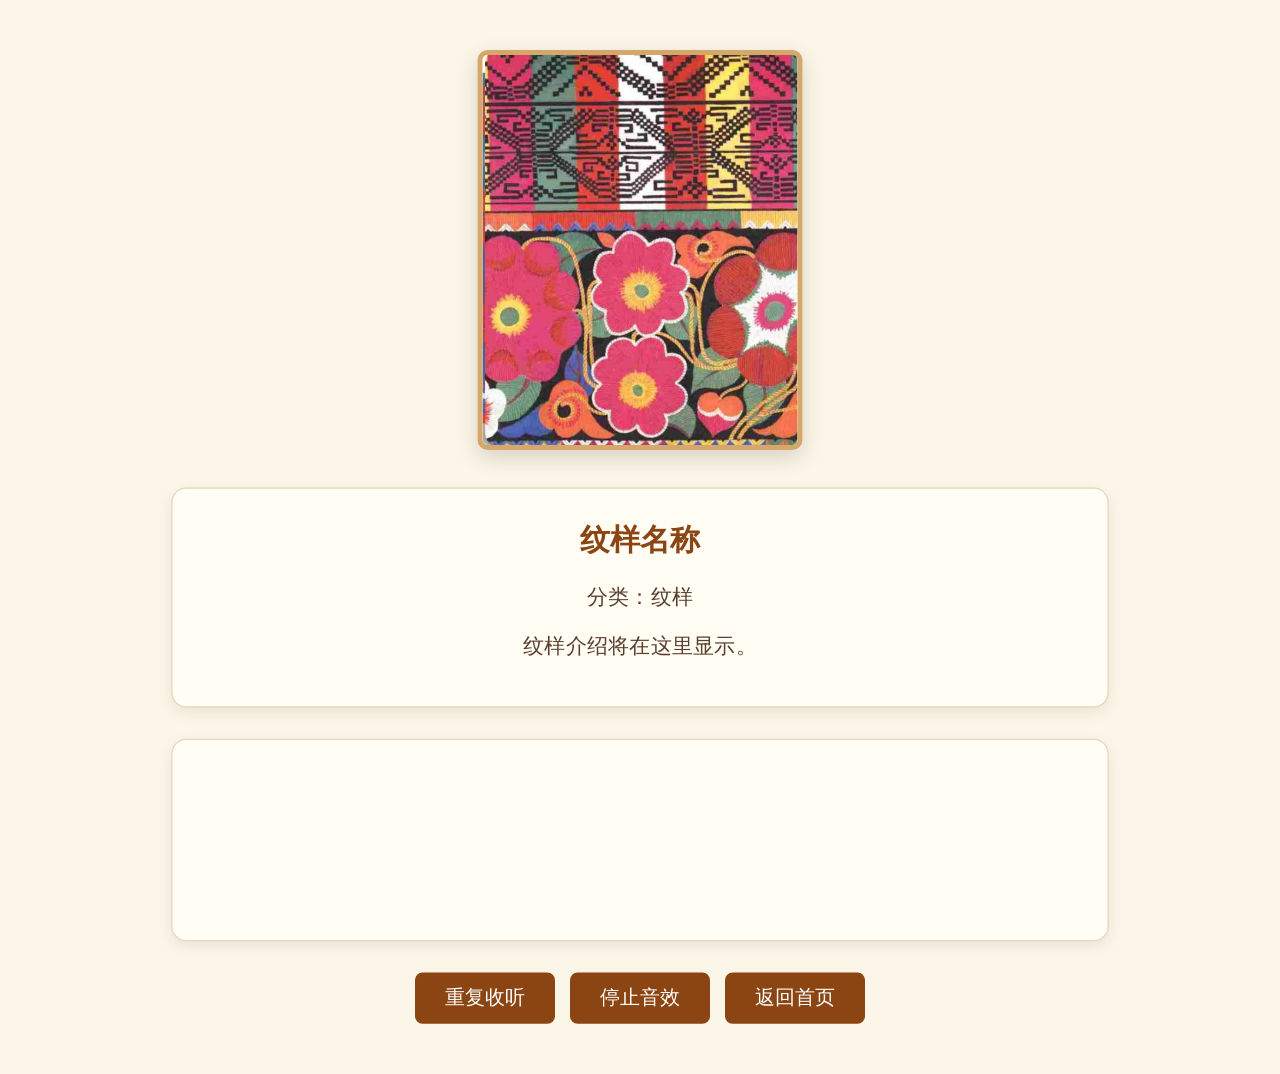
==== pattern-detail.html @ ccbf4532 "移动端测试10" ====
<!DOCTYPE html>
<html lang="zh-CN">
<head>
    <meta charset="UTF-8">
    <meta name="viewport" content="width=device-width, initial-scale=1">
    <title>纹样详情</title>
    <link rel="stylesheet" href="./css/style.css">

    <style>
        body {
            background-color: #fcf6e8;
            margin: 0;
            padding: 40px 20px;
            font-family: "Microsoft YaHei", sans-serif;
        }

        .detail-container {
            max-width: 900px;
            margin: 0 auto;
            text-align: center;
        }

        .pattern-image-box {
            display: flex;
            justify-content: center;
            align-items: center;
            margin-bottom: 30px;
        }

        .detail-img {
            width: 260px;
            height: 320px;
            object-fit: cover;
            border: 4px solid #D4A76A;
            border-radius: 8px;
            box-shadow: 0 6px 18px rgba(0, 0, 0, 0.15);
            max-width: 100%;
        }

        .info-card {
            background: #fffdf4;
            border: 1px solid #E8D5B7;
            border-radius: 12px;
            padding: 25px;
            margin: 0 auto 25px;
            max-width: 750px;
            box-shadow: 0 4px 12px rgba(0, 0, 0, 0.08);
        }

        .info-card h3 {
            margin: 0 0 15px;
            color: #8B4513;
            font-size: 24px;
        }

        .info-card p {
            margin: 8px 0;
            color: #5A3E2B;
            line-height: 1.8;
            font-size:17px;
        }

        .wave-box {
            background: #fffdf4;
            border: 1px solid #E8D5B7;
            border-radius: 12px;
            padding: 15px;
            margin: 0 auto 25px;
            max-width: 750px;
            box-shadow: 0 4px 12px rgba(0, 0, 0, 0.08);
        }

        #wave {
            width: 100%;
            height: 130px;
            min-height: 130px;
            display: block;
        }

        .btn-group {
            display: flex;
            justify-content: center;
            gap: 12px;
            flex-wrap: wrap;
        }

        .control-btn {
            padding: 10px 24px;
            border: none;
            background-color: #8B4513;
            color: #fff;
            border-radius: 6px;
            cursor: pointer;
            font-size: 16px;
            transition: background 0.3s;
        }

        .control-btn:hover {
            background-color: #A0522D;
        }
    </style>
</head>

<body>
    <div class="detail-container">
        <div class="pattern-image-box">
            <img class="detail-img" id="patternImage" alt="纹样图片">
        </div>

        <div class="info-card">
            <h3 id="patternName">纹样名称</h3>
            <p id="patternCategory">分类：纹样</p>
            <p id="patternDesc">纹样介绍将在这里显示。</p>
        </div>

        <div class="wave-box">
            <canvas
                id="wave"
                width="700"
                height="130">
            </canvas>
        </div>

        <div class="btn-group">
            <button class="control-btn" id="playAgainBtn">重复收听</button>
            <button class="control-btn" id="stopBtn">停止音效</button>
            <button class="control-btn" id="backPageBtn">返回首页</button>
        </div>
    </div>

    <script src="./js/audio.js"></script>

    <script>
        document.addEventListener('DOMContentLoaded', function(){
            const urlParams = new URLSearchParams(window.location.search);
            const soundName = urlParams.get('sound');
            const imgSrc = urlParams.get('img');
            const name = urlParams.get('name');
            const desc = urlParams.get('desc');

            const patternImage = document.getElementById('patternImage');
            const patternName = document.getElementById('patternName');
            const patternCategory = document.getElementById('patternCategory');
            const patternDesc = document.getElementById('patternDesc');

            if(imgSrc){
                patternImage.src = imgSrc;
            }else{
                patternImage.src = './assets/images/geo/geo1.jpg';
            }

            if(name){
                patternName.textContent = name;
            }
            if(soundName){
                patternCategory.textContent = '分类：' + soundName;
            }
            if(desc){
                patternDesc.textContent = desc;
            }

            // =====【重要！注释自动播放，浏览器安全策略拦截】=====
            // if(soundName && window.playPattern){
            //     playPattern(soundName);
            // }

            const playAgainBtn = document.getElementById('playAgainBtn');
            playAgainBtn.addEventListener('click', function(){
                if(soundName && window.playPattern){
                    playPattern(soundName);
                }
            });

            const stopBtn = document.getElementById('stopBtn');
            stopBtn.addEventListener('click', function(){
                if(window.stopAudio){
                    window.stopAudio();
                }
            });

            const backPageBtn = document.getElementById('backPageBtn');
            backPageBtn.addEventListener('click', function(){
                window.location.href = "./index.html";
            });
        });
    </script>
</body>
</html>
---- css/style.css ----
:root {
    --navy: #073b7d;
    --navy-deep: #062c62;
    --blue-text: #1e4f82;
    --paper: #fffcf6;
    --beige: #e8d4bb;
    --gold: #d6a44b;
}
html {
    transform: scale(1.25);
    transform-origin: top left;
    width: 80%;
    height: 80%;
}

* {
    box-sizing: border-box;
}

html {
    scroll-behavior: smooth;
}

body {
    margin: 0;
    color: var(--blue-text);
    background: var(--paper);
    font-family: "Microsoft YaHei", "Noto Sans SC", sans-serif;
}
.wrap-container {
    max-width: 1440px;
    margin: 0 auto;
    overflow: hidden;
}

img {
    display: block;
    max-width: 100%;
    object-fit: cover;
}

a {
    color: inherit;
    text-decoration: none;
}

.site-header {
    position: sticky;
    top: 0;
    z-index: 20;
    display: flex;
    align-items: center;
    height: 50px;
    padding: 0 6%;
    color: #ffffff;
    background: var(--navy-deep);
}

.site-brand {
    display: flex;
    align-items: center;
    gap: 8px;
    font-size: 14px;
}

.brand-badge,
.title-ornament {
    display: inline-grid;
    place-items: center;
    width: 40px;
    height: 40px;
    color: transparent;
    font-size: 0;
    border: none;
    border-radius: 0;
    background-image: url("../assets/images/logo.png");
    background-size: contain;
    background-repeat: no-repeat;
    background-position: center;
}

.main-nav {
    display: flex;
    gap: clamp(19px, 2.7vw, 44px);
    margin-left: auto;
    font-size: 13px;
}

.main-nav a {
    transition: color 0.2s ease;
}

.main-nav a:hover {
    color: #f2c36d;
}

.menu-button {
    display: none;
    margin-left: auto;
    color: #ffffff;
    font-size: 24px;
    background: transparent;
    border: 0;
}

.hero-section {
    display: flex;
    align-items: center;
    aspect-ratio: 1619 / 945;
    min-height: 0;
    padding: 40px 12%;
    color: #ffffff;
    background-color: #053b83;
    background-image: url("../assets/images/bg/banner.jpg");
    background-position: center;
    background-size: cover;
    background-repeat: no-repeat;
}

.hero-content {
    width: 36%;
    min-width: 260px;
    text-align: left;
}

.hero-content h1 {
    margin: 0 0 15px;
    font-size: clamp(42px, 4.7vw, 70px);
    font-weight: 500;
    letter-spacing: 8px;
}

.hero-content p {
    margin: 0;
    font-size: 15px;
    letter-spacing: 2px;
}

.content-shell {
    width: min(1160px, 88%);
    margin: 0 auto;
}

.section-title {
    display: flex;
    align-items: center;
    justify-content: center;
    gap: 16px;
}

.section-title h2 {
    position: relative;
    margin: 0;
    color: var(--blue-text);
    font-size: clamp(24px, 2.7vw, 36px);
    font-weight: 500;
    letter-spacing: 2px;
}

.section-title h2::after {
    display: block;
    width: 100%;
    height: 2px;
    margin: 7px auto 0;
    content: "";
    background: #1d4064;
}

.about-section {
    padding: 58px 0 48px;
}

.section-subtitle {
    margin: 40px 0 0px;
    color: #6581a0;
    font-size: 17px;
    font-weight: 500;
    text-align: center;
}

.about-layout {
    display: grid;
    grid-template-columns: 0.82fr 1.55fr 0.82fr;
    gap: 26px;
    align-items: center;
}

.about-image {
    margin: 0;
    overflow: hidden;
    border-radius: 8px;
    box-shadow: 0 7px 14px rgba(42, 49, 61, 0.24);
}

.about-image img {
    width: 100%;
    height: auto;
}

.about-text {
    color: #245084;
    font-size: 13px;
    line-height: 1.85;
}

.about-text p {
    margin: 0 0 10px;
}

.patterns-section {
    padding: 46px 0 80px;
}

.pattern-group {
    margin-top: 48px;
}

.pattern-group h3 {
    margin: 0 0 16px;
    color: #53779c;
    font-size: 15px;
    font-weight: 400;
    text-align: center;
}

.pattern-carousel {
    display: grid;
    grid-template-columns: 32px 1fr 32px;
    align-items: center;
    gap: 12px;
}

.carousel-arrow {
    padding: 0;
    color: #3f75a8;
    font-size: 37px;
    line-height: 1;
    cursor: pointer;
    background: transparent;
    border: 0;
}

.pattern-viewport {
    overflow: hidden;
    padding: 30px 0;
}

.pattern-cards {
    display: flex;
    align-items: center;
    justify-content: center;
    gap: 0;
    transition: transform 0.35s ease;
}

.pattern-card {
    flex: 0 0 180px;
    height: 250px;
    border-radius: 7px;
    box-shadow: 0 6px 12px rgba(38, 42, 50, 0.26);
    overflow: hidden;
    transition: transform 0.28s ease;
    z-index: 1;
    margin-left: -45px;
}
.pattern-card:first-child {
    margin-left: 0;
}
/* 最外侧：距离中心3格（新增最远一层） */
.pattern-card.level-far2 {
    transform: translateY(30px) scale(0.78);
    /* z-index: 1; */
}

/* 距离中心2格 */
.pattern-card.level-far1 {
    transform: translateY(22px) scale(0.86);
    /* z-index: 2; */
}

/* 距离中心1格（相邻） */
.pattern-card.level-near {
    transform: translateY(12px) scale(0.94);
    /* z-index: 3; */
}

/* 当前选中中心卡片 */
.pattern-card.level-active {
    transform: translateY(0) scale(1);
    z-index: 5;
    flex-basis: 200px;
    height: 300px;
}
.pattern-card:hover{
    transform: scale(1.06) translateY(0) !important;
    z-index: 10 !important;
}
.pattern-card img{
    width:100%;
    height:100%;
}

.taboo-section {
    padding-bottom: 68px;
}

.taboo-title-shell {
    padding: 54px 0 35px;
}

.taboo-copy {
    padding: 37px 9%;
    color: #ffffff;
    background: #174b91;
}

.taboo-copy p {
    width: min(1110px, 100%);
    margin: 0 auto;
    font-size: 15px;
    line-height: 2;
    letter-spacing: 0.4px;
}

.totem-row {
    display: flex;
    justify-content: center;
    gap: clamp(45px, 12vw, 190px);
    padding: 47px 20px 0;
}

.totem-row img {
    width: clamp(130px, 16vw, 235px);
    height: clamp(130px, 16vw, 235px);
    object-fit: cover;
    border-radius: 50%;
    filter: drop-shadow(0 5px 4px rgba(81, 57, 27, 0.36));
}

.artisans-section {
    padding: 58px 0 86px;
}

.artisan-row {
    display: grid;
    grid-template-columns: repeat(3, 1fr);
    gap: 116px;
    max-width: 1010px;
    margin: 48px auto 0;
}

.artisan-card {
    overflow: hidden;
    background: #174b91;
    border-radius: 6px;
    box-shadow: 0 6px 12px rgba(31, 43, 58, 0.24);
    transition: transform .25s ease;
}
.artisan-card:hover{
    transform: translateY(-6px);
}

.artisan-card img {
    width: 100%;
    aspect-ratio: 1.4;
    object-fit: cover;
}

.artisan-card div {
    min-height: 126px;
    padding: 14px 17px 17px;
    color: #ffffff;
}

.artisan-card h3 {
    margin: 0 0 7px;
    font-size: 18px;
    font-weight: 500;
}

.artisan-card p {
    margin: 0;
    color: #dbe7f6;
    font-size: 12px;
    line-height: 1.7;
}

.craft-section {
    padding: 54px 0 65px;
}

.craft-title-shell {
    padding-bottom: 38px;
}

.craft-banner {
    width: 100%;
    height: auto;
    object-fit: contain;
}

.craft-cards {
    display: flex;
    justify-content: center;
    align-items: flex-end;
    gap: 26px;
    width: min(720px, 86%);
    margin: -70px auto 0;
}
.craft-card {
    display: flex;
    flex: 0 1 300px;
    flex-direction: column;
    color: #ffffff;
    box-shadow: 0 6px 11px rgba(46, 39, 26, 0.27);
    align-items: center;
    padding: 64px 4px 0;
}
.card-up{
    transform: translateY(-48px);
}
.card-down{
    transform: translateY(0);
}
.craft-card p {
    margin: 0;
    padding: 60px 0;
    font-size: 32px;
    line-height: 1.65;
    letter-spacing: 3px;
    writing-mode: vertical-rl;
    flex-grow:1;
    display:flex;
    align-items:center;
    justify-content:center;
}

.craft-card img {
    width: 142px;
    padding: 0;
    object-fit: contain;
    margin-top: auto;
    margin-bottom: -20px;
    display: block;
    transform-origin: center bottom;
}

.craft-card-blue img {
    transform: scale(1.15) translateX(0px) translateY(-17px);
}
.craft-card-gold img {
    transform: scale(1.15) translateX(0px) translateY(-17px);
}
.craft-card-red img {
    transform: scale(1.15) translateX(0px) translateY(-17px);
}
.craft-card-brown img {
    transform: scale(1.15) translateX(0px) translateY(-17px);
}

.craft-card-blue {
    background: #124684;
}
.craft-card-gold {
    background: #d29819;
}
.craft-card-red {
    background: #811419;
}
.craft-card-brown {
    background: #b47b3a;
}

.site-footer {
    display: grid;
    /* 调整第三列宽度，拉开【快速链接】【订阅通讯】间距 */
    grid-template-columns: 1.25fr 1fr 1fr 1fr;
    gap: 36px;
    padding: 45px 8%;
    color: #ffffff;
    background: #154a90;
}
.footer-col h3 {
    margin: 0 0 15px;
    font-size: 24px;
    font-weight: 500;
}

.footer-col p,
.footer-col a {
    display: block;
    margin: 6px 0;
    color: #d8e5f6;
    font-size: 14px;
    line-height: 1.65;
}
.subscribe-box{
    display:flex;
    margin-top:10px;
}
.subscribe-box input{
    flex:1;
    height:36px;
    border:none;
    padding:0 10px;
    border-radius:4px 0 0 4px;
    outline:none;
}
.send-btn{
    width:44px;
    background:#775c3b;
    color:#fff;
    border:none;
    cursor:pointer;
    border-radius:0 4px 4px 0;
}

/* =====联系我们 全局样式（媒体查询外面！）===== */
.contact-row {
    display: flex;
    align-items: center;
    margin: 24px 0;
    gap: 10px;
}
.contact-icon {
    width: 42px;
    height: 42px;
    object-fit: contain;
    flex-shrink: 0;
}

.bg-about {
    width:100%;
    height: 100%;
    background-image: url("../assets/images/bg/bg_about.jpg");
    background-position: center ;
    background-size: contain;
}
.bg-patterns {
    width:100%;
    height: 100%;
    background-image: url("../assets/images/bg/bg_pattern.jpg");
    background-position: center ;
    background-size: contain;
}
.bg-totem {
    width:100%;
    height: 100%;
    background-image: url("../assets/images/bg/bg_totem.jpg");
    background-position: center ;
    background-size: contain;
}
.bg-artisan {
    width:100%;
    height: 100%;
    background-image: url("../assets/images/bg/bg_artisan.jpg");
    background-position: center ;
    background-size: contain;
}
.bg-craft {
    width:100%;
    height: 100%;
    background-image: url("../assets/images/bg/bg_craft.jpg");
    background-position: center ;
    background-size: contain;
}

/* =========移动端媒体查询========= */
@media (max-width:760px){
    html{
        transform:scale(0.42);
        transform-origin:top left;
        width:238%;
        height:238%;
    }
    body{
        min-width:1440px;
        overflow-x:auto;
    }
    .menu-button{display:block;}
    .main-nav{
        position:absolute;
        top:44px;left:0;right:0;
        display:none;
        flex-direction:column;
        padding:20px;
        background:var(--navy-deep);
    }
    .main-nav.is-open{display:flex;}
}
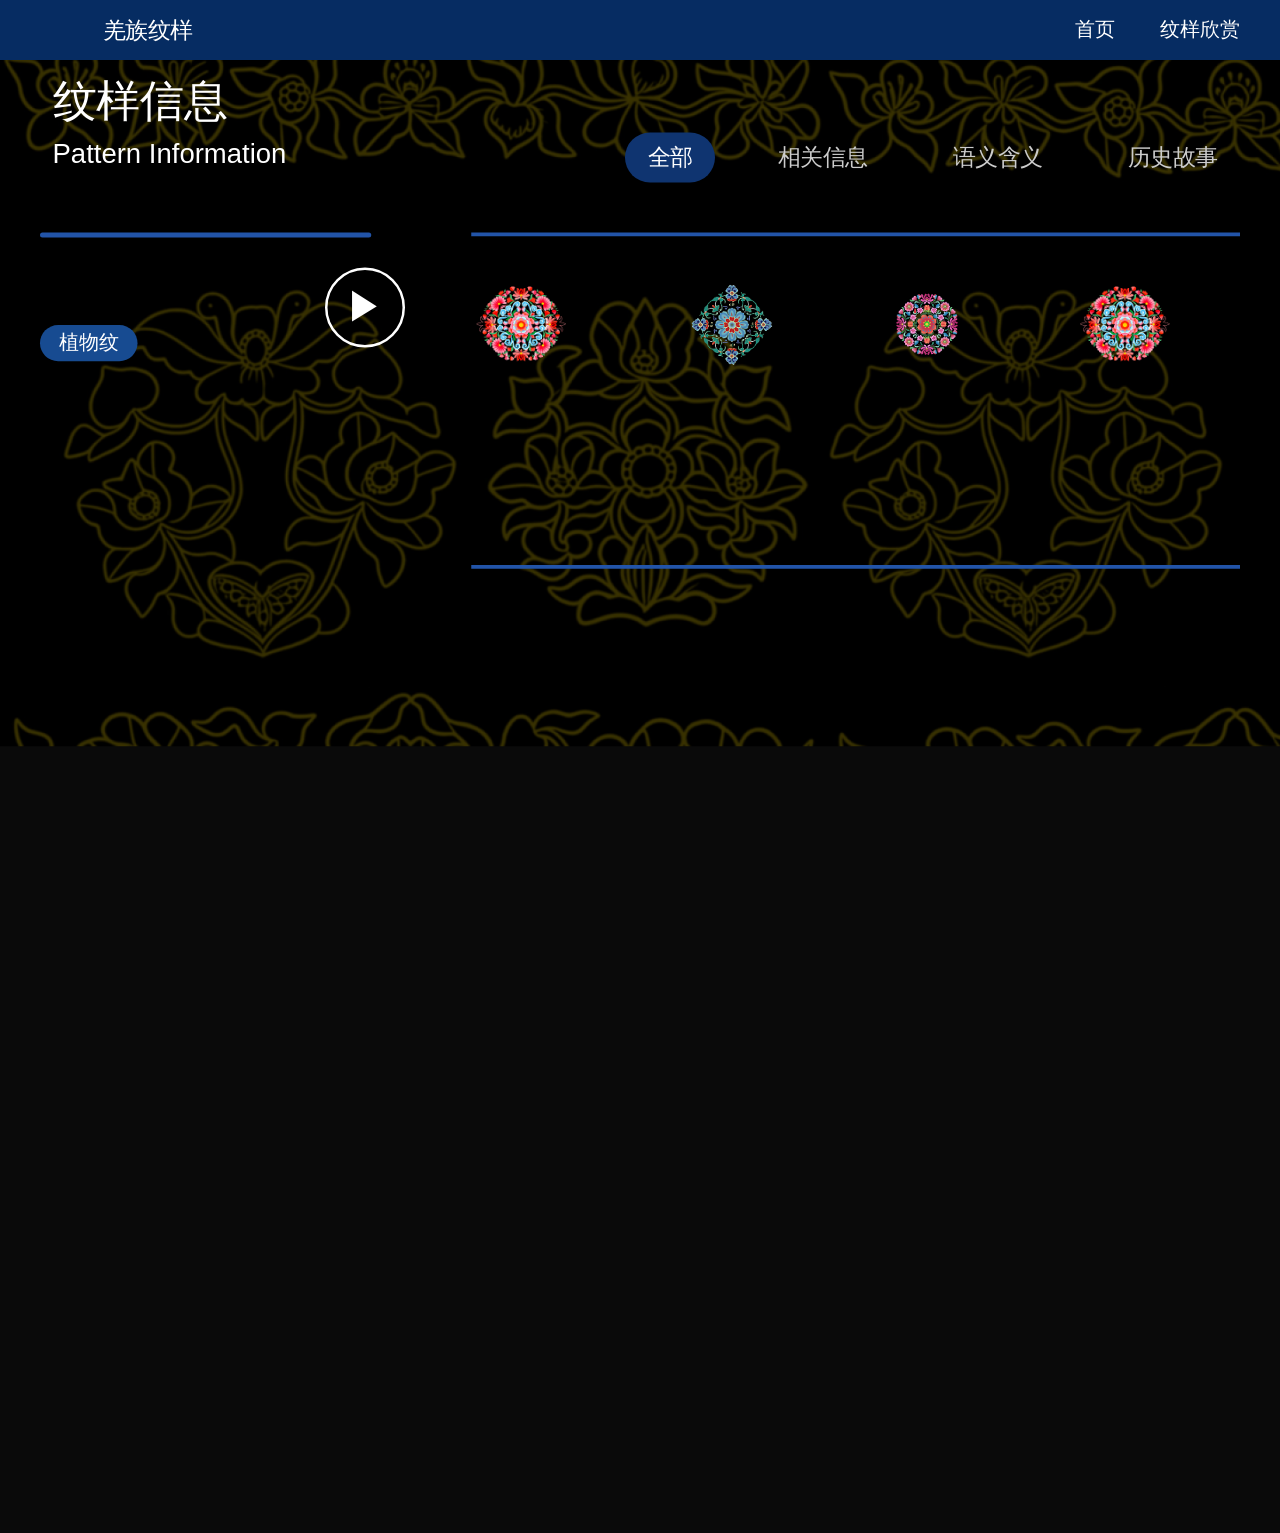
==== commit 7f1f5413: "网站样式更新" ====
--- a/pattern-detail.html
+++ b/pattern-detail.html
@@ -1,188 +1,2070 @@
 <!DOCTYPE html>
 <html lang="zh-CN">
+
 <head>
-    <meta charset="UTF-8">
-    <meta name="viewport" content="width=device-width, initial-scale=1">
-    <title>纹样详情</title>
-    <link rel="stylesheet" href="./css/style.css">
-
-    <style>
-        body {
-            background-color: #fcf6e8;
-            margin: 0;
-            padding: 40px 20px;
-            font-family: "Microsoft YaHei", sans-serif;
-        }
-
-        .detail-container {
-            max-width: 900px;
-            margin: 0 auto;
-            text-align: center;
-        }
-
-        .pattern-image-box {
-            display: flex;
-            justify-content: center;
-            align-items: center;
-            margin-bottom: 30px;
-        }
-
-        .detail-img {
-            width: 260px;
-            height: 320px;
-            object-fit: cover;
-            border: 4px solid #D4A76A;
-            border-radius: 8px;
-            box-shadow: 0 6px 18px rgba(0, 0, 0, 0.15);
-            max-width: 100%;
-        }
-
-        .info-card {
-            background: #fffdf4;
-            border: 1px solid #E8D5B7;
-            border-radius: 12px;
-            padding: 25px;
-            margin: 0 auto 25px;
-            max-width: 750px;
-            box-shadow: 0 4px 12px rgba(0, 0, 0, 0.08);
-        }
-
-        .info-card h3 {
-            margin: 0 0 15px;
-            color: #8B4513;
-            font-size: 24px;
-        }
-
-        .info-card p {
-            margin: 8px 0;
-            color: #5A3E2B;
-            line-height: 1.8;
-            font-size:17px;
-        }
-
-        .wave-box {
-            background: #fffdf4;
-            border: 1px solid #E8D5B7;
-            border-radius: 12px;
-            padding: 15px;
-            margin: 0 auto 25px;
-            max-width: 750px;
-            box-shadow: 0 4px 12px rgba(0, 0, 0, 0.08);
-        }
-
-        #wave {
-            width: 100%;
-            height: 130px;
-            min-height: 130px;
-            display: block;
-        }
-
-        .btn-group {
-            display: flex;
-            justify-content: center;
-            gap: 12px;
-            flex-wrap: wrap;
-        }
-
-        .control-btn {
-            padding: 10px 24px;
-            border: none;
-            background-color: #8B4513;
-            color: #fff;
-            border-radius: 6px;
-            cursor: pointer;
-            font-size: 16px;
-            transition: background 0.3s;
-        }
-
-        .control-btn:hover {
-            background-color: #A0522D;
-        }
-    </style>
+<meta charset="UTF-8">
+<meta name="viewport" content="width=device-width, initial-scale=1">
+
+<meta name="description" content="羌族纹样详情页">
+
+<title>羌族纹样详情</title>
+
+<link rel="stylesheet" href="./css/style.css">
+
+
+<style>
+
+:root {
+
+    --dark-bg:#0a0a0a;
+    --navy-blue:#0f3470;
+    --line-blue:#2254a8;
+    --text-white:#ffffff;
+    --text-gray:#cccccc;
+    --gold-line:#b88935;
+
+}
+
+
+*{
+
+box-sizing:border-box;
+
+}
+
+
+body{
+
+margin:0;
+
+background:#0a0a0a;
+
+color:white;
+
+font-family:
+"Microsoft YaHei",
+"Noto Sans SC",
+sans-serif;
+
+}
+
+
+.wrap-container{
+
+max-width:1760px;
+
+margin:auto;
+
+overflow:hidden;
+
+}
+
+
+
+img{
+
+display:block;
+
+max-width:100%;
+
+object-fit:cover;
+
+}
+
+
+
+a{
+
+color:inherit;
+
+text-decoration:none;
+
+}
+
+
+
+/* ======================
+顶部导航
+====================== */
+
+
+.site-header{
+
+
+height:48px;
+
+padding:0 32px;
+
+display:flex;
+
+align-items:center;
+
+background:#062c62;
+
+}
+
+
+
+.site-brand{
+
+
+display:flex;
+
+align-items:center;
+
+gap:10px;
+
+font-size:18px;
+
+}
+
+
+
+.brand-badge{
+
+
+width:40px;
+
+height:40px;
+
+background:
+
+url("./assets/images/logo.png")
+
+center/contain
+
+no-repeat;
+
+}
+
+
+
+.main-nav{
+
+
+margin-left:auto;
+
+display:flex;
+
+gap:36px;
+
+font-size:16px;
+
+}
+
+
+
+
+/* ======================
+主体
+====================== */
+
+
+.detail-wrap{
+
+
+position:relative;
+
+padding:
+
+0 32px 40px;
+
+
+min-height:
+
+calc(100vh - 64px);
+
+
+overflow:hidden;
+
+
+background:#0a0a0a;
+
+
+}
+
+
+
+.bg-material{
+position:absolute;
+top:0;
+left:0;
+right:0;
+bottom:0;
+pointer-events:none;
+}
+
+
+
+.bg-pattern-bg{
+
+
+background-image:
+
+url("./assets/images/bg/gold_pattern_bg.png");
+
+
+background-size:contain;
+
+background-position:center -10px;
+
+background-repeat:no-repeat;
+
+
+
+}
+
+
+
+
+.detail-inner{
+
+position:relative;
+
+z-index:2;
+
+width:100%;
+
+max-width:1700px;
+
+margin:auto;
+
+}
+
+
+
+/* ======================
+标题
+====================== */
+
+
+.detail-top-bar{
+
+
+display:flex;
+
+justify-content:space-between;
+
+align-items:flex-end;
+
+margin-bottom:40px;
+
+
+}
+
+
+
+.detail-title h2{
+
+font-size:35px;
+margin: 10px;;
+font-weight: 500;
+
+}
+
+
+.detail-title h2 span{
+
+display:block;
+
+font-size:22px;
+
+font-weight: 500;
+
+color:#ffffff;
+
+margin-top:5px;
+
+}
+
+
+
+
+.tab-nav{
+
+
+display:flex;
+
+gap:32px;
+
+}
+
+
+
+.tab-nav span{
+
+
+padding:8px 18px;
+
+font-size:18px;
+
+color:#ccc;
+
+cursor:pointer;
+
+border-radius:30px;
+
+transition:.3s;
+
+
+}
+
+
+
+.tab-nav span.active{
+
+
+background:#0f3470;
+
+color:white;
+
+
+}
+
+
+
+
+
+/* ======================
+左右布局
+====================== */
+
+
+.detail-layout{
+
+
+display:grid;
+
+grid-template-columns:
+
+265px 1fr;
+
+
+gap:80px;
+
+
+}
+
+
+
+
+/* ======================
+左侧
+====================== */
+
+
+.left-panel{
+
+
+display:flex;
+
+flex-direction:column;
+
+gap:24px;
+
+}
+
+
+
+.pattern-preview-box{
+
+border:
+2px solid #2254a8;
+
+border-radius:12px;
+
+overflow:hidden;
+
+background:#111;
+
+}
+
+
+
+
+.pattern-label-info h3{
+
+
+font-size:14px;
+font-weight: 500;
+margin:0 0 -5px;
+
+
+}
+
+
+
+.pattern-label-info p{
+
+
+color:#f9f9f9;
+
+font-size:13px;
+font-weight: 400;
+line-height:1.1;
+width:200px;
+word-break:break-all;
+
+
+}
+
+
+
+
+.tag-type{
+
+
+display:inline-block;
+
+background:#174b91;
+
+padding:
+
+4px 15px;
+
+
+border-radius:24px;
+
+margin-top:-12px;
+
+
+}
+
+
+
+
+
+/* ======================
+播放区域
+====================== */
+
+
+.audio-player {
+
+    display:flex;
+
+    flex-direction:column;
+
+    align-items:center;
+
+    justify-content:center;
+
+    width:90px;
+
+    gap:8px;
+
+}
+
+.left-info-box{
+
+    display:flex;
+
+    align-items:center;
+
+    gap:15px;
+
+}
+
+
+.pattern-label-info{
+
+    flex:1;
+
+}
+
+
+
+.wave-canvas{
+
+    width:90px;
+
+    height:35px;
+
+}
+
+
+.play-btn{
+
+    width:60px;
+
+    height:60px;
+
+}
+
+
+
+.play-btn{
+
+
+width:64px;
+
+height:64px;
+
+
+border-radius:50%;
+
+
+border:
+
+2px solid white;
+
+
+background:transparent;
+
+
+color:white;
+
+
+font-size:30px;
+
+
+cursor:pointer;
+
+
+display:grid;
+
+place-items:center;
+
+
+transition:.3s;
+
+
+}
+
+
+
+.play-btn:hover{
+
+
+background:#2254a8;
+
+
+}
+
+
+
+
+.wave-canvas {
+
+    width:120px;
+
+    height:45px;
+
+}
+
+
+
+/* ======================
+右侧
+====================== */
+
+
+.right-panel{
+
+min-height:520px;
+min-width:0;
+
+overflow:visible;
+
+}
+
+
+
+.tab-content-item{
+
+
+display:none;
+
+
+}
+
+
+
+.tab-content-item.show{
+
+display:flex;
+
+flex-direction:column;
+
+gap: 30px;
+
+min-height:1000px;
+
+}
+
+
+
+.line-blue{
+
+
+height:3px;
+
+width:100%;
+
+
+background:#2254a8;
+
+
+}
+
+
+
+
+/* 缩略图 */
+
+
+.thumb-row{
+
+
+display:flex;
+
+gap:88px;
+
+}
+
+
+.thumb-row img{
+
+
+width:80px;
+
+height:80px;
+
+border-radius:50%;
+
+
+}
+
+
+
+/* ======================
+信息模块
+====================== */
+
+
+.info-item{
+
+    display:flex;
+
+    align-items:flex-start;
+
+    gap:16px;
+
+    padding:30px 30px;
+
+    height:130px;   /* 三个内容统一高度 */
+
+
+
+
+/* background:
+
+rgba(20,20,20,.85); */
+
+
+
+border:none;
+
+
+position:relative;
+
+
+cursor:pointer;
+
+
+transition:transform .35s ease,
+            background .35s ease,
+            box-shadow .35s ease;
+
+}
+
+.info-item:not(:last-child)::after{
+
+
+content:"";
+
+
+position:absolute;
+
+
+bottom:-5px;
+
+
+left:0;
+
+
+width:100%;
+
+
+height:3px;
+
+
+background:#5183da;
+
+
+
+}
+
+
+
+
+
+
+.info-item:hover{
+
+background:
+rgba(34,84,168,.35);
+
+box-shadow:
+0 0 25px rgba(34,84,168,.7);
+
+}
+
+
+
+
+.info-item.active-highlight{
+
+    transform:scale(1.08);
+
+    margin:20px 50px;          /* 去掉外边距 */
+
+    border-radius:40px; /* 圆角 */
+
+    background:
+    rgba(36, 63, 139, 0.95);
+
+    box-shadow:
+    0 0 25px rgba(34,84,168,.8);
+
+    padding-top:20px;
+    padding-bottom:20px;
+}
+
+
+
+
+.info-item img{
+
+
+width:60px;
+
+height:60px;
+
+border-radius:50%;
+
+
+}
+
+
+
+.info-item h4{
+
+
+margin:0 0 8px;
+
+font-size:24px;
+
+
+}
+
+
+
+.info-item p{
+
+
+font-size:17px;
+
+line-height:1.7;
+
+margin:0;
+
+
+}
+
+
+
+
+/* 全部模式 */
+
+
+.info-all-mode{
+
+
+border-top:
+
+3px solid #2254a8;
+
+
+border-bottom:
+
+3px solid #2254a8;
+
+
+}
+
+
+.info-all-mode .info-item{
+
+
+border:none;
+
+
+}
+
+
+
+.text-content p{
+
+
+font-size:17px;
+
+line-height:1.8;
+
+
+}
+
+
+
+.color-row{
+
+display:flex;
+
+gap:120px;
+
+flex-wrap:nowrap;
+
+}
+
+
+.color-block{
+
+
+width:90px;
+
+height:40px;
+
+margin-bottom:6px;
+
+
+}
+
+
+
+.color-item{
+
+
+text-align:center;
+
+}
+
+
+
+</style>
+
 </head>
-
 <body>
-    <div class="detail-container">
-        <div class="pattern-image-box">
-            <img class="detail-img" id="patternImage" alt="纹样图片">
-        </div>
-
-        <div class="info-card">
-            <h3 id="patternName">纹样名称</h3>
-            <p id="patternCategory">分类：纹样</p>
-            <p id="patternDesc">纹样介绍将在这里显示。</p>
-        </div>
-
-        <div class="wave-box">
-            <canvas
-                id="wave"
-                width="700"
-                height="130">
-            </canvas>
-        </div>
-
-        <div class="btn-group">
-            <button class="control-btn" id="playAgainBtn">重复收听</button>
-            <button class="control-btn" id="stopBtn">停止音效</button>
-            <button class="control-btn" id="backPageBtn">返回首页</button>
-        </div>
+
+<div class="wrap-container">
+
+
+<header class="site-header">
+
+<div class="site-brand">
+
+<div class="brand-badge"></div>
+
+<span>
+羌族纹样
+</span>
+
+</div>
+
+
+<nav class="main-nav">
+
+<a href="./index.html#home">
+首页
+</a>
+
+
+<a href="./index.html#patterns">
+纹样欣赏
+</a>
+
+</nav>
+
+</header>
+
+
+
+<main>
+
+
+<section class="detail-wrap">
+
+
+<div class="bg-material bg-pattern-bg"></div>
+
+
+
+<div class="detail-inner">
+
+
+<div class="detail-top-bar">
+
+
+<div class="detail-title">
+
+
+<h2>
+
+纹样信息
+
+<span>
+Pattern Information
+</span>
+
+</h2>
+
+
+</div>
+
+
+
+
+<div class="tab-nav">
+
+
+<span class="active" data-tab="all">
+全部
+</span>
+
+
+<span data-tab="info">
+相关信息
+</span>
+
+
+<span data-tab="mean">
+语义含义
+</span>
+
+
+<span data-tab="story">
+历史故事
+</span>
+
+
+</div>
+
+
+
+</div>
+
+
+
+
+
+<div class="detail-layout">
+
+
+
+<!-- 左侧 -->
+
+
+<div class="left-panel">
+
+
+
+<div class="pattern-preview-box">
+
+
+<img id="patternImg">
+
+
+</div>
+
+
+
+<div class="left-info-box">
+
+
+    <div class="pattern-label-info">
+
+        <h3 id="patternName"></h3>
+
+        <p id="patternDesc"></p>
+
+        <span class="tag-type" id="patternTag"></span>
+
     </div>
 
-    <script src="./js/audio.js"></script>
-
-    <script>
-        document.addEventListener('DOMContentLoaded', function(){
-            const urlParams = new URLSearchParams(window.location.search);
-            const soundName = urlParams.get('sound');
-            const imgSrc = urlParams.get('img');
-            const name = urlParams.get('name');
-            const desc = urlParams.get('desc');
-
-            const patternImage = document.getElementById('patternImage');
-            const patternName = document.getElementById('patternName');
-            const patternCategory = document.getElementById('patternCategory');
-            const patternDesc = document.getElementById('patternDesc');
-
-            if(imgSrc){
-                patternImage.src = imgSrc;
-            }else{
-                patternImage.src = './assets/images/geo/geo1.jpg';
-            }
-
-            if(name){
-                patternName.textContent = name;
-            }
-            if(soundName){
-                patternCategory.textContent = '分类：' + soundName;
-            }
-            if(desc){
-                patternDesc.textContent = desc;
-            }
-
-            // =====【重要！注释自动播放，浏览器安全策略拦截】=====
-            // if(soundName && window.playPattern){
-            //     playPattern(soundName);
-            // }
-
-            const playAgainBtn = document.getElementById('playAgainBtn');
-            playAgainBtn.addEventListener('click', function(){
-                if(soundName && window.playPattern){
-                    playPattern(soundName);
-                }
-            });
-
-            const stopBtn = document.getElementById('stopBtn');
-            stopBtn.addEventListener('click', function(){
-                if(window.stopAudio){
-                    window.stopAudio();
-                }
-            });
-
-            const backPageBtn = document.getElementById('backPageBtn');
-            backPageBtn.addEventListener('click', function(){
-                window.location.href = "./index.html";
-            });
-        });
-    </script>
+
+
+    <div class="audio-player">
+
+        <button class="play-btn" id="audioPlayBtn">
+            ▶
+        </button>
+
+
+        <canvas class="wave-canvas" id="wave"></canvas>
+
+
+    </div>
+
+
+</div>
+
+
+
+</div>
+
+
+
+
+
+
+<!-- 右侧 -->
+
+<div class="right-panel" id="rightContainer">
+
+</div>
+
+
+
+</div>
+
+
+
+</div>
+
+
+</section>
+
+
+</main>
+
+
+</div>
+
+
+
+
+
+<script src="./js/app.js"></script>
+
+<script src="./js/audio.js"></script>
+
+
+
+<script>
+
+
+/*
+固定缩略图
+*/
+
+const fixedThumb1 =
+"./assets/images/thumb/thumb1.png";
+
+
+const fixedThumb2 =
+"./assets/images/thumb/thumb2.png";
+
+
+const fixedThumb3 =
+"./assets/images/thumb/thumb3.png";
+
+
+
+
+
+function getUrlParam(name){
+
+
+return new URL(location.href)
+.searchParams
+.get(name);
+
+
+}
+
+
+
+
+
+
+const imgPath = getUrlParam("img") || "";
+
+
+let autoTag="植物纹";
+
+
+if(imgPath.includes("/animal/")){
+
+    autoTag="动物纹";
+
+}
+
+
+else if(imgPath.includes("/geo/")){
+
+    autoTag="几何纹";
+
+}
+
+
+else if(imgPath.includes("/plant/")){
+
+    autoTag="植物纹";
+
+}
+
+
+
+const params={
+
+
+img:imgPath,
+
+name:getUrlParam("name"),
+
+desc:getUrlParam("desc"),
+
+tag:autoTag,
+
+
+sound:getUrlParam("sound"),
+
+
+text1:getUrlParam("text1"),
+
+text2:getUrlParam("text2"),
+
+text3:getUrlParam("text3"),
+
+
+infoText:getUrlParam("infoText"),
+
+meanText:getUrlParam("meanText"),
+
+storyText:getUrlParam("storyText"),
+
+
+colors:""
+
+
+};
+
+
+
+
+
+
+
+/*
+左侧信息
+*/
+
+
+if(params.img)
+
+patternImg.src=params.img;
+
+
+
+if(params.name)
+
+patternName.innerText=params.name;
+
+
+
+
+if(params.desc)
+
+patternDesc.innerHTML=
+params.desc.replaceAll("|","<br>");
+
+
+
+patternTag.innerText=params.tag;
+
+
+
+
+
+
+
+/*
+自动提取颜色
+*/
+
+
+function extractColors(src){
+
+return new Promise(resolve=>{
+
+
+let img=new Image();
+
+img.crossOrigin="anonymous";
+
+
+img.onload=function(){
+
+
+let canvas=document.createElement("canvas");
+
+canvas.width=400;
+canvas.height=400;
+
+
+let ctx=canvas.getContext("2d");
+
+ctx.filter="saturate(150%) contrast(120%)";
+ctx.drawImage(
+img,
+0,
+0,
+400,
+400
+);
+
+
+
+let data=
+ctx.getImageData(
+0,
+0,
+400,
+400
+).data;
+
+
+
+let colors=[];
+
+
+
+for(let i=0;i<data.length;i+=4){
+
+
+let r=data[i];
+let g=data[i+1];
+let b=data[i+2];
+
+
+
+let max=Math.max(r,g,b);
+let min=Math.min(r,g,b);
+
+
+// RGB转HSV
+
+let s =
+max===0 ? 0 :
+(max-min)/max;
+
+
+
+let v=max/255;
+
+
+
+//过滤背景
+
+// 太黑
+if(v<0.15)
+continue;
+
+
+// 太白
+if(v>0.95 && s<0.1)
+continue;
+
+
+// 灰色
+if(s<0.25)
+continue;
+
+
+
+colors.push([
+r,g,b
+]);
+
+
+}
+
+
+
+
+// 如果过滤后太少
+if(colors.length<20){
+
+resolve([
+"#8B4513",
+"#D4A017",
+"#A52A2A",
+"#1E3A8A",
+"#228B22"
+]);
+
+return;
+
+}
+
+
+
+
+// 五色聚类
+
+
+let centers=[];
+
+
+for(let i=0;i<5;i++){
+
+centers.push(
+colors[
+Math.floor(
+Math.random()*colors.length
+)
+]
+);
+
+}
+
+
+
+
+for(let k=0;k<15;k++){
+
+
+let groups=[
+[],[],[],[],[]
+];
+
+
+
+colors.forEach(p=>{
+
+
+let best=0;
+
+let dist=999999;
+
+
+
+centers.forEach((c,i)=>{
+
+
+let d=
+(p[0]-c[0])**2+
+(p[1]-c[1])**2+
+(p[2]-c[2])**2;
+
+
+
+if(d<dist){
+
+dist=d;
+
+best=i;
+
+}
+
+
+});
+
+
+
+groups[best].push(p);
+
+
+
+});
+
+
+
+
+centers=
+groups.map(g=>{
+
+
+if(g.length===0)
+return [0,0,0];
+
+
+let r=0;
+let g1=0;
+let b=0;
+
+
+g.forEach(p=>{
+
+r+=p[0];
+g1+=p[1];
+b+=p[2];
+
+});
+
+
+return [
+
+Math.round(r/g.length),
+
+Math.round(g1/g.length),
+
+Math.round(b/g.length)
+
+];
+
+
+});
+
+
+}
+
+
+
+
+resolve(
+
+centers.map(c=>
+
+"#"+
+c.map(x=>
+
+x.toString(16)
+.padStart(2,"0")
+
+).join("")
+
+)
+
+);
+
+
+
+};
+
+
+
+img.src=src;
+
+
+
+});
+
+
+}
+
+
+
+
+
+
+
+
+
+
+function buildRightHtml(){
+
+
+
+let html="";
+
+
+
+
+
+/*
+全部
+*/
+
+
+html+=`
+
+<div class="tab-content-item show"
+data-content="all">
+
+
+<div class="line-blue"></div>
+
+
+<div class="thumb-row">
+
+
+<img src="${fixedThumb1}">
+
+<img src="${fixedThumb2}">
+
+<img src="${fixedThumb3}">
+
+<img src="${fixedThumb1}">
+
+<img src="${fixedThumb2}">
+
+<img src="${fixedThumb3}">
+
+</div>
+
+
+
+<div class="text-content">
+
+
+<p>${params.text1||""}</p>
+
+<p>${params.text2||""}</p>
+
+<p>${params.text3||""}</p>
+
+
+</div>
+
+
+
+
+<div class="color-row">
+
+
+${
+params.colors
+.split(",")
+.map(c=>`
+
+<div class="color-item">
+
+
+<div class="color-block"
+style="background:${c}">
+</div>
+
+
+<span>
+${c}
+</span>
+
+
+</div>
+
+
+`)
+.join("")
+}
+
+
+</div>
+
+
+
+<div class="line-blue"></div>
+
+
+</div>
+
+
+
+`;
+
+
+
+
+
+
+
+
+/*
+三个内容
+*/
+
+
+html+=`
+
+<div class="tab-content-item"
+data-content="info-group">
+
+
+<div class="line-blue"></div>
+
+
+
+<div class="info-wrap">
+
+
+
+<div class="info-item"
+data-target="info">
+
+
+<img src="${fixedThumb1}">
+
+
+<div>
+
+<h4>
+相关信息
+</h4>
+
+
+<p>
+${params.infoText||""}
+</p>
+
+
+</div>
+
+
+</div>
+
+
+
+
+
+<div class="info-item"
+data-target="mean">
+
+
+<img src="${fixedThumb2}">
+
+
+<div>
+
+<h4>
+语义含义
+</h4>
+
+
+<p>
+${params.meanText||""}
+</p>
+
+
+</div>
+
+
+</div>
+
+
+
+
+
+<div class="info-item"
+data-target="story">
+
+
+<img src="${fixedThumb3}">
+
+
+<div>
+
+<h4>
+历史故事
+</h4>
+
+
+<p>
+${params.storyText||""}
+</p>
+
+
+</div>
+
+
+</div>
+
+
+
+</div>
+
+
+
+
+<div class="line-blue"></div>
+
+
+
+</div>
+
+
+
+`;
+
+
+
+
+
+rightContainer.innerHTML=html;
+
+
+
+bindTabEvent();
+
+bindInfoClick();
+
+
+}
+
+
+
+
+
+
+
+
+
+
+function bindTabEvent(){
+
+
+
+let tabs=
+document.querySelectorAll(".tab-nav span");
+
+
+
+let contents=
+document.querySelectorAll(".tab-content-item");
+
+
+
+
+
+tabs.forEach(tab=>{
+
+
+tab.onclick=function(){
+
+
+
+tabs.forEach(t=>
+
+t.classList.remove("active")
+
+);
+
+
+this.classList.add("active");
+
+
+
+contents.forEach(c=>
+
+c.classList.remove("show")
+
+);
+
+
+
+
+
+let key=this.dataset.tab;
+
+
+
+
+
+if(key==="all"){
+
+
+document
+.querySelector('[data-content="all"]')
+.classList.add("show");
+
+
+}
+
+
+
+
+
+else{
+
+
+let box=
+document
+.querySelector('[data-content="info-group"]');
+
+
+box.classList.add("show");
+
+
+
+document
+.querySelectorAll(".info-item")
+.forEach(i=>
+
+i.classList.remove(
+"active-highlight"
+)
+
+);
+
+
+
+let item=
+document
+.querySelector(
+`.info-item[data-target="${key}"]`
+);
+
+
+
+if(item)
+
+item.classList.add(
+"active-highlight"
+);
+
+
+
+}
+
+
+
+}
+
+
+
+})
+
+
+}
+
+
+
+
+
+
+
+
+function bindInfoClick(){
+
+
+document
+.querySelectorAll(".info-item")
+.forEach(item=>{
+
+
+item.onclick=function(){
+
+
+
+// 清除其他高亮
+
+document
+.querySelectorAll(".info-item")
+.forEach(i=>{
+
+i.classList.remove(
+"active-highlight"
+);
+
+});
+
+
+
+// 当前放大
+
+this.classList.add(
+"active-highlight"
+);
+
+
+
+// 获取当前内容类型
+
+let target =
+this.dataset.target;
+
+
+
+
+// 同步顶部导航
+
+document
+.querySelectorAll(".tab-nav span")
+.forEach(tab=>{
+
+
+tab.classList.remove(
+"active"
+);
+
+
+
+if(tab.dataset.tab===target){
+
+tab.classList.add(
+"active"
+);
+
+}
+
+
+});
+
+
+
+};
+
+
+});
+
+
+}
+
+
+
+
+
+
+
+
+
+/*
+播放控制
+*/
+
+
+const playBtn=
+document.getElementById(
+"audioPlayBtn"
+);
+
+
+
+let playing=false;
+
+
+
+playBtn.onclick=async()=>{
+
+
+if(!playing){
+
+
+
+await window.playPattern(params.sound);
+
+
+playBtn.innerHTML="Ⅱ";
+
+
+playing=true;
+
+
+
+}
+
+else{
+
+
+window.stopAudio();
+
+
+playBtn.innerHTML="▶";
+
+
+playing=false;
+
+
+}
+
+
+
+};
+
+
+
+
+
+window.addEventListener(
+"audio-stop",
+()=>{
+
+
+playBtn.innerHTML="▶";
+
+
+playing=false;
+
+
+}
+
+);
+
+
+
+
+
+
+
+
+/*
+初始化
+
+先提取颜色
+*/
+
+
+if(params.img){
+
+
+extractColors(params.img)
+
+.then(colors=>{
+
+
+let defaultColors=[
+"#000000",
+"#ffffff",
+"#b88935",
+"#2254a8",
+"#8b4513"
+];
+
+
+while(colors.length<5){
+
+colors.push(
+defaultColors[colors.length]
+);
+
+}
+
+
+
+params.colors=
+colors.slice(0,5).join(",");
+
+
+
+buildRightHtml();
+
+
+
+});
+
+
+}
+
+else{
+
+
+buildRightHtml();
+
+}
+
+
+
+</script>
+
+
 </body>
+
 </html>
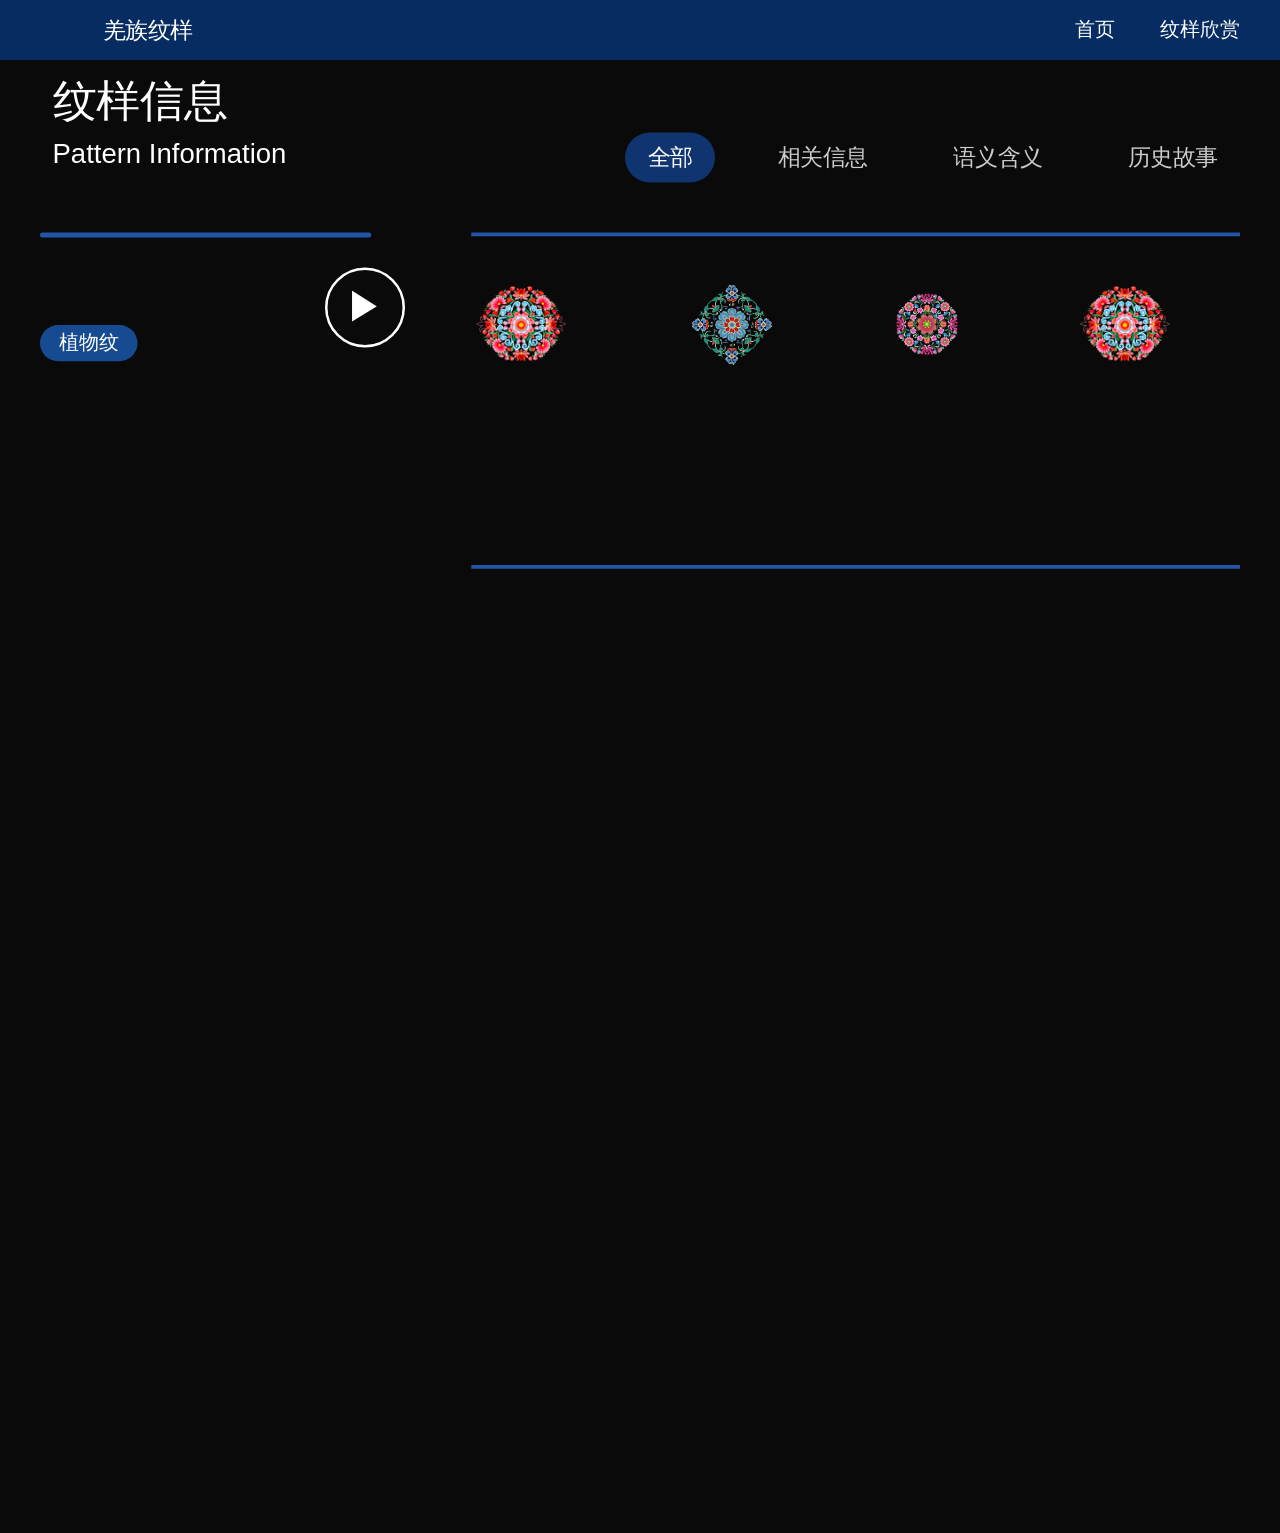
==== commit 20506e48: "网页更新" ====
--- a/pattern-detail.html
+++ b/pattern-detail.html
@@ -1,2070 +1,74 @@
 <!DOCTYPE html>
 <html lang="zh-CN">
-
 <head>
 <meta charset="UTF-8">
 <meta name="viewport" content="width=device-width, initial-scale=1">
-
 <meta name="description" content="羌族纹样详情页">
-
 <title>羌族纹样详情</title>
-
+<!-- 公共样式 -->
 <link rel="stylesheet" href="./css/style.css">
-
-
-<style>
-
-:root {
-
-    --dark-bg:#0a0a0a;
-    --navy-blue:#0f3470;
-    --line-blue:#2254a8;
-    --text-white:#ffffff;
-    --text-gray:#cccccc;
-    --gold-line:#b88935;
-
-}
-
-
-*{
-
-box-sizing:border-box;
-
-}
-
-
-body{
-
-margin:0;
-
-background:#0a0a0a;
-
-color:white;
-
-font-family:
-"Microsoft YaHei",
-"Noto Sans SC",
-sans-serif;
-
-}
-
-
-.wrap-container{
-
-max-width:1760px;
-
-margin:auto;
-
-overflow:hidden;
-
-}
-
-
-
-img{
-
-display:block;
-
-max-width:100%;
-
-object-fit:cover;
-
-}
-
-
-
-a{
-
-color:inherit;
-
-text-decoration:none;
-
-}
-
-
-
-/* ======================
-顶部导航
-====================== */
-
-
-.site-header{
-
-
-height:48px;
-
-padding:0 32px;
-
-display:flex;
-
-align-items:center;
-
-background:#062c62;
-
-}
-
-
-
-.site-brand{
-
-
-display:flex;
-
-align-items:center;
-
-gap:10px;
-
-font-size:18px;
-
-}
-
-
-
-.brand-badge{
-
-
-width:40px;
-
-height:40px;
-
-background:
-
-url("./assets/images/logo.png")
-
-center/contain
-
-no-repeat;
-
-}
-
-
-
-.main-nav{
-
-
-margin-left:auto;
-
-display:flex;
-
-gap:36px;
-
-font-size:16px;
-
-}
-
-
-
-
-/* ======================
-主体
-====================== */
-
-
-.detail-wrap{
-
-
-position:relative;
-
-padding:
-
-0 32px 40px;
-
-
-min-height:
-
-calc(100vh - 64px);
-
-
-overflow:hidden;
-
-
-background:#0a0a0a;
-
-
-}
-
-
-
-.bg-material{
-position:absolute;
-top:0;
-left:0;
-right:0;
-bottom:0;
-pointer-events:none;
-}
-
-
-
-.bg-pattern-bg{
-
-
-background-image:
-
-url("./assets/images/bg/gold_pattern_bg.png");
-
-
-background-size:contain;
-
-background-position:center -10px;
-
-background-repeat:no-repeat;
-
-
-
-}
-
-
-
-
-.detail-inner{
-
-position:relative;
-
-z-index:2;
-
-width:100%;
-
-max-width:1700px;
-
-margin:auto;
-
-}
-
-
-
-/* ======================
-标题
-====================== */
-
-
-.detail-top-bar{
-
-
-display:flex;
-
-justify-content:space-between;
-
-align-items:flex-end;
-
-margin-bottom:40px;
-
-
-}
-
-
-
-.detail-title h2{
-
-font-size:35px;
-margin: 10px;;
-font-weight: 500;
-
-}
-
-
-.detail-title h2 span{
-
-display:block;
-
-font-size:22px;
-
-font-weight: 500;
-
-color:#ffffff;
-
-margin-top:5px;
-
-}
-
-
-
-
-.tab-nav{
-
-
-display:flex;
-
-gap:32px;
-
-}
-
-
-
-.tab-nav span{
-
-
-padding:8px 18px;
-
-font-size:18px;
-
-color:#ccc;
-
-cursor:pointer;
-
-border-radius:30px;
-
-transition:.3s;
-
-
-}
-
-
-
-.tab-nav span.active{
-
-
-background:#0f3470;
-
-color:white;
-
-
-}
-
-
-
-
-
-/* ======================
-左右布局
-====================== */
-
-
-.detail-layout{
-
-
-display:grid;
-
-grid-template-columns:
-
-265px 1fr;
-
-
-gap:80px;
-
-
-}
-
-
-
-
-/* ======================
-左侧
-====================== */
-
-
-.left-panel{
-
-
-display:flex;
-
-flex-direction:column;
-
-gap:24px;
-
-}
-
-
-
-.pattern-preview-box{
-
-border:
-2px solid #2254a8;
-
-border-radius:12px;
-
-overflow:hidden;
-
-background:#111;
-
-}
-
-
-
-
-.pattern-label-info h3{
-
-
-font-size:14px;
-font-weight: 500;
-margin:0 0 -5px;
-
-
-}
-
-
-
-.pattern-label-info p{
-
-
-color:#f9f9f9;
-
-font-size:13px;
-font-weight: 400;
-line-height:1.1;
-width:200px;
-word-break:break-all;
-
-
-}
-
-
-
-
-.tag-type{
-
-
-display:inline-block;
-
-background:#174b91;
-
-padding:
-
-4px 15px;
-
-
-border-radius:24px;
-
-margin-top:-12px;
-
-
-}
-
-
-
-
-
-/* ======================
-播放区域
-====================== */
-
-
-.audio-player {
-
-    display:flex;
-
-    flex-direction:column;
-
-    align-items:center;
-
-    justify-content:center;
-
-    width:90px;
-
-    gap:8px;
-
-}
-
-.left-info-box{
-
-    display:flex;
-
-    align-items:center;
-
-    gap:15px;
-
-}
-
-
-.pattern-label-info{
-
-    flex:1;
-
-}
-
-
-
-.wave-canvas{
-
-    width:90px;
-
-    height:35px;
-
-}
-
-
-.play-btn{
-
-    width:60px;
-
-    height:60px;
-
-}
-
-
-
-.play-btn{
-
-
-width:64px;
-
-height:64px;
-
-
-border-radius:50%;
-
-
-border:
-
-2px solid white;
-
-
-background:transparent;
-
-
-color:white;
-
-
-font-size:30px;
-
-
-cursor:pointer;
-
-
-display:grid;
-
-place-items:center;
-
-
-transition:.3s;
-
-
-}
-
-
-
-.play-btn:hover{
-
-
-background:#2254a8;
-
-
-}
-
-
-
-
-.wave-canvas {
-
-    width:120px;
-
-    height:45px;
-
-}
-
-
-
-/* ======================
-右侧
-====================== */
-
-
-.right-panel{
-
-min-height:520px;
-min-width:0;
-
-overflow:visible;
-
-}
-
-
-
-.tab-content-item{
-
-
-display:none;
-
-
-}
-
-
-
-.tab-content-item.show{
-
-display:flex;
-
-flex-direction:column;
-
-gap: 30px;
-
-min-height:1000px;
-
-}
-
-
-
-.line-blue{
-
-
-height:3px;
-
-width:100%;
-
-
-background:#2254a8;
-
-
-}
-
-
-
-
-/* 缩略图 */
-
-
-.thumb-row{
-
-
-display:flex;
-
-gap:88px;
-
-}
-
-
-.thumb-row img{
-
-
-width:80px;
-
-height:80px;
-
-border-radius:50%;
-
-
-}
-
-
-
-/* ======================
-信息模块
-====================== */
-
-
-.info-item{
-
-    display:flex;
-
-    align-items:flex-start;
-
-    gap:16px;
-
-    padding:30px 30px;
-
-    height:130px;   /* 三个内容统一高度 */
-
-
-
-
-/* background:
-
-rgba(20,20,20,.85); */
-
-
-
-border:none;
-
-
-position:relative;
-
-
-cursor:pointer;
-
-
-transition:transform .35s ease,
-            background .35s ease,
-            box-shadow .35s ease;
-
-}
-
-.info-item:not(:last-child)::after{
-
-
-content:"";
-
-
-position:absolute;
-
-
-bottom:-5px;
-
-
-left:0;
-
-
-width:100%;
-
-
-height:3px;
-
-
-background:#5183da;
-
-
-
-}
-
-
-
-
-
-
-.info-item:hover{
-
-background:
-rgba(34,84,168,.35);
-
-box-shadow:
-0 0 25px rgba(34,84,168,.7);
-
-}
-
-
-
-
-.info-item.active-highlight{
-
-    transform:scale(1.08);
-
-    margin:20px 50px;          /* 去掉外边距 */
-
-    border-radius:40px; /* 圆角 */
-
-    background:
-    rgba(36, 63, 139, 0.95);
-
-    box-shadow:
-    0 0 25px rgba(34,84,168,.8);
-
-    padding-top:20px;
-    padding-bottom:20px;
-}
-
-
-
-
-.info-item img{
-
-
-width:60px;
-
-height:60px;
-
-border-radius:50%;
-
-
-}
-
-
-
-.info-item h4{
-
-
-margin:0 0 8px;
-
-font-size:24px;
-
-
-}
-
-
-
-.info-item p{
-
-
-font-size:17px;
-
-line-height:1.7;
-
-margin:0;
-
-
-}
-
-
-
-
-/* 全部模式 */
-
-
-.info-all-mode{
-
-
-border-top:
-
-3px solid #2254a8;
-
-
-border-bottom:
-
-3px solid #2254a8;
-
-
-}
-
-
-.info-all-mode .info-item{
-
-
-border:none;
-
-
-}
-
-
-
-.text-content p{
-
-
-font-size:17px;
-
-line-height:1.8;
-
-
-}
-
-
-
-.color-row{
-
-display:flex;
-
-gap:120px;
-
-flex-wrap:nowrap;
-
-}
-
-
-.color-block{
-
-
-width:90px;
-
-height:40px;
-
-margin-bottom:6px;
-
-
-}
-
-
-
-.color-item{
-
-
-text-align:center;
-
-}
-
-
-
-</style>
-
+<!-- 新增：详情页独立样式 -->
+<link rel="stylesheet" href="./css/pattern-detail.css">
 </head>
 <body>
-
 <div class="wrap-container">
-
-
 <header class="site-header">
-
 <div class="site-brand">
-
 <div class="brand-badge"></div>
-
-<span>
-羌族纹样
-</span>
-
+<span>羌族纹样</span>
 </div>
-
-
 <nav class="main-nav">
-
-<a href="./index.html#home">
-首页
-</a>
-
-
-<a href="./index.html#patterns">
-纹样欣赏
-</a>
-
+<a href="./index.html#home">首页</a>
+<a href="./index.html#patterns">纹样欣赏</a>
 </nav>
-
 </header>
-
-
-
 <main>
-
-
 <section class="detail-wrap">
-
-
 <div class="bg-material bg-pattern-bg"></div>
-
-
-
 <div class="detail-inner">
-
-
 <div class="detail-top-bar">
-
-
 <div class="detail-title">
-
-
-<h2>
-
-纹样信息
-
-<span>
-Pattern Information
-</span>
-
+<h2>纹样信息
+<span>Pattern Information</span>
 </h2>
-
-
 </div>
-
-
-
-
 <div class="tab-nav">
-
-
-<span class="active" data-tab="all">
-全部
-</span>
-
-
-<span data-tab="info">
-相关信息
-</span>
-
-
-<span data-tab="mean">
-语义含义
-</span>
-
-
-<span data-tab="story">
-历史故事
-</span>
-
-
+<span class="active" data-tab="all">全部</span>
+<span data-tab="info">相关信息</span>
+<span data-tab="mean">语义含义</span>
+<span data-tab="story">历史故事</span>
 </div>
-
-
-
 </div>
-
-
-
-
-
 <div class="detail-layout">
-
-
-
 <!-- 左侧 -->
-
-
 <div class="left-panel">
-
-
-
 <div class="pattern-preview-box">
-
-
 <img id="patternImg">
-
-
 </div>
-
-
-
 <div class="left-info-box">
-
-
     <div class="pattern-label-info">
-
         <h3 id="patternName"></h3>
-
         <p id="patternDesc"></p>
-
         <span class="tag-type" id="patternTag"></span>
-
     </div>
-
-
-
     <div class="audio-player">
-
-        <button class="play-btn" id="audioPlayBtn">
-            ▶
-        </button>
-
-
+        <button class="play-btn" id="audioPlayBtn">▶</button>
         <canvas class="wave-canvas" id="wave"></canvas>
-
-
     </div>
-
-
 </div>
-
-
-
 </div>
-
-
-
-
-
-
 <!-- 右侧 -->
-
 <div class="right-panel" id="rightContainer">
-
 </div>
-
-
-
 </div>
-
-
-
 </div>
-
-
 </section>
-
-
 </main>
-
-
 </div>
-
-
-
-
-
+<!-- 公共JS -->
 <script src="./js/app.js"></script>
-
 <script src="./js/audio.js"></script>
-
-
-
-<script>
-
-
-/*
-固定缩略图
-*/
-
-const fixedThumb1 =
-"./assets/images/thumb/thumb1.png";
-
-
-const fixedThumb2 =
-"./assets/images/thumb/thumb2.png";
-
-
-const fixedThumb3 =
-"./assets/images/thumb/thumb3.png";
-
-
-
-
-
-function getUrlParam(name){
-
-
-return new URL(location.href)
-.searchParams
-.get(name);
-
-
-}
-
-
-
-
-
-
-const imgPath = getUrlParam("img") || "";
-
-
-let autoTag="植物纹";
-
-
-if(imgPath.includes("/animal/")){
-
-    autoTag="动物纹";
-
-}
-
-
-else if(imgPath.includes("/geo/")){
-
-    autoTag="几何纹";
-
-}
-
-
-else if(imgPath.includes("/plant/")){
-
-    autoTag="植物纹";
-
-}
-
-
-
-const params={
-
-
-img:imgPath,
-
-name:getUrlParam("name"),
-
-desc:getUrlParam("desc"),
-
-tag:autoTag,
-
-
-sound:getUrlParam("sound"),
-
-
-text1:getUrlParam("text1"),
-
-text2:getUrlParam("text2"),
-
-text3:getUrlParam("text3"),
-
-
-infoText:getUrlParam("infoText"),
-
-meanText:getUrlParam("meanText"),
-
-storyText:getUrlParam("storyText"),
-
-
-colors:""
-
-
-};
-
-
-
-
-
-
-
-/*
-左侧信息
-*/
-
-
-if(params.img)
-
-patternImg.src=params.img;
-
-
-
-if(params.name)
-
-patternName.innerText=params.name;
-
-
-
-
-if(params.desc)
-
-patternDesc.innerHTML=
-params.desc.replaceAll("|","<br>");
-
-
-
-patternTag.innerText=params.tag;
-
-
-
-
-
-
-
-/*
-自动提取颜色
-*/
-
-
-function extractColors(src){
-
-return new Promise(resolve=>{
-
-
-let img=new Image();
-
-img.crossOrigin="anonymous";
-
-
-img.onload=function(){
-
-
-let canvas=document.createElement("canvas");
-
-canvas.width=400;
-canvas.height=400;
-
-
-let ctx=canvas.getContext("2d");
-
-ctx.filter="saturate(150%) contrast(120%)";
-ctx.drawImage(
-img,
-0,
-0,
-400,
-400
-);
-
-
-
-let data=
-ctx.getImageData(
-0,
-0,
-400,
-400
-).data;
-
-
-
-let colors=[];
-
-
-
-for(let i=0;i<data.length;i+=4){
-
-
-let r=data[i];
-let g=data[i+1];
-let b=data[i+2];
-
-
-
-let max=Math.max(r,g,b);
-let min=Math.min(r,g,b);
-
-
-// RGB转HSV
-
-let s =
-max===0 ? 0 :
-(max-min)/max;
-
-
-
-let v=max/255;
-
-
-
-//过滤背景
-
-// 太黑
-if(v<0.15)
-continue;
-
-
-// 太白
-if(v>0.95 && s<0.1)
-continue;
-
-
-// 灰色
-if(s<0.25)
-continue;
-
-
-
-colors.push([
-r,g,b
-]);
-
-
-}
-
-
-
-
-// 如果过滤后太少
-if(colors.length<20){
-
-resolve([
-"#8B4513",
-"#D4A017",
-"#A52A2A",
-"#1E3A8A",
-"#228B22"
-]);
-
-return;
-
-}
-
-
-
-
-// 五色聚类
-
-
-let centers=[];
-
-
-for(let i=0;i<5;i++){
-
-centers.push(
-colors[
-Math.floor(
-Math.random()*colors.length
-)
-]
-);
-
-}
-
-
-
-
-for(let k=0;k<15;k++){
-
-
-let groups=[
-[],[],[],[],[]
-];
-
-
-
-colors.forEach(p=>{
-
-
-let best=0;
-
-let dist=999999;
-
-
-
-centers.forEach((c,i)=>{
-
-
-let d=
-(p[0]-c[0])**2+
-(p[1]-c[1])**2+
-(p[2]-c[2])**2;
-
-
-
-if(d<dist){
-
-dist=d;
-
-best=i;
-
-}
-
-
-});
-
-
-
-groups[best].push(p);
-
-
-
-});
-
-
-
-
-centers=
-groups.map(g=>{
-
-
-if(g.length===0)
-return [0,0,0];
-
-
-let r=0;
-let g1=0;
-let b=0;
-
-
-g.forEach(p=>{
-
-r+=p[0];
-g1+=p[1];
-b+=p[2];
-
-});
-
-
-return [
-
-Math.round(r/g.length),
-
-Math.round(g1/g.length),
-
-Math.round(b/g.length)
-
-];
-
-
-});
-
-
-}
-
-
-
-
-resolve(
-
-centers.map(c=>
-
-"#"+
-c.map(x=>
-
-x.toString(16)
-.padStart(2,"0")
-
-).join("")
-
-)
-
-);
-
-
-
-};
-
-
-
-img.src=src;
-
-
-
-});
-
-
-}
-
-
-
-
-
-
-
-
-
-
-function buildRightHtml(){
-
-
-
-let html="";
-
-
-
-
-
-/*
-全部
-*/
-
-
-html+=`
-
-<div class="tab-content-item show"
-data-content="all">
-
-
-<div class="line-blue"></div>
-
-
-<div class="thumb-row">
-
-
-<img src="${fixedThumb1}">
-
-<img src="${fixedThumb2}">
-
-<img src="${fixedThumb3}">
-
-<img src="${fixedThumb1}">
-
-<img src="${fixedThumb2}">
-
-<img src="${fixedThumb3}">
-
-</div>
-
-
-
-<div class="text-content">
-
-
-<p>${params.text1||""}</p>
-
-<p>${params.text2||""}</p>
-
-<p>${params.text3||""}</p>
-
-
-</div>
-
-
-
-
-<div class="color-row">
-
-
-${
-params.colors
-.split(",")
-.map(c=>`
-
-<div class="color-item">
-
-
-<div class="color-block"
-style="background:${c}">
-</div>
-
-
-<span>
-${c}
-</span>
-
-
-</div>
-
-
-`)
-.join("")
-}
-
-
-</div>
-
-
-
-<div class="line-blue"></div>
-
-
-</div>
-
-
-
-`;
-
-
-
-
-
-
-
-
-/*
-三个内容
-*/
-
-
-html+=`
-
-<div class="tab-content-item"
-data-content="info-group">
-
-
-<div class="line-blue"></div>
-
-
-
-<div class="info-wrap">
-
-
-
-<div class="info-item"
-data-target="info">
-
-
-<img src="${fixedThumb1}">
-
-
-<div>
-
-<h4>
-相关信息
-</h4>
-
-
-<p>
-${params.infoText||""}
-</p>
-
-
-</div>
-
-
-</div>
-
-
-
-
-
-<div class="info-item"
-data-target="mean">
-
-
-<img src="${fixedThumb2}">
-
-
-<div>
-
-<h4>
-语义含义
-</h4>
-
-
-<p>
-${params.meanText||""}
-</p>
-
-
-</div>
-
-
-</div>
-
-
-
-
-
-<div class="info-item"
-data-target="story">
-
-
-<img src="${fixedThumb3}">
-
-
-<div>
-
-<h4>
-历史故事
-</h4>
-
-
-<p>
-${params.storyText||""}
-</p>
-
-
-</div>
-
-
-</div>
-
-
-
-</div>
-
-
-
-
-<div class="line-blue"></div>
-
-
-
-</div>
-
-
-
-`;
-
-
-
-
-
-rightContainer.innerHTML=html;
-
-
-
-bindTabEvent();
-
-bindInfoClick();
-
-
-}
-
-
-
-
-
-
-
-
-
-
-function bindTabEvent(){
-
-
-
-let tabs=
-document.querySelectorAll(".tab-nav span");
-
-
-
-let contents=
-document.querySelectorAll(".tab-content-item");
-
-
-
-
-
-tabs.forEach(tab=>{
-
-
-tab.onclick=function(){
-
-
-
-tabs.forEach(t=>
-
-t.classList.remove("active")
-
-);
-
-
-this.classList.add("active");
-
-
-
-contents.forEach(c=>
-
-c.classList.remove("show")
-
-);
-
-
-
-
-
-let key=this.dataset.tab;
-
-
-
-
-
-if(key==="all"){
-
-
-document
-.querySelector('[data-content="all"]')
-.classList.add("show");
-
-
-}
-
-
-
-
-
-else{
-
-
-let box=
-document
-.querySelector('[data-content="info-group"]');
-
-
-box.classList.add("show");
-
-
-
-document
-.querySelectorAll(".info-item")
-.forEach(i=>
-
-i.classList.remove(
-"active-highlight"
-)
-
-);
-
-
-
-let item=
-document
-.querySelector(
-`.info-item[data-target="${key}"]`
-);
-
-
-
-if(item)
-
-item.classList.add(
-"active-highlight"
-);
-
-
-
-}
-
-
-
-}
-
-
-
-})
-
-
-}
-
-
-
-
-
-
-
-
-function bindInfoClick(){
-
-
-document
-.querySelectorAll(".info-item")
-.forEach(item=>{
-
-
-item.onclick=function(){
-
-
-
-// 清除其他高亮
-
-document
-.querySelectorAll(".info-item")
-.forEach(i=>{
-
-i.classList.remove(
-"active-highlight"
-);
-
-});
-
-
-
-// 当前放大
-
-this.classList.add(
-"active-highlight"
-);
-
-
-
-// 获取当前内容类型
-
-let target =
-this.dataset.target;
-
-
-
-
-// 同步顶部导航
-
-document
-.querySelectorAll(".tab-nav span")
-.forEach(tab=>{
-
-
-tab.classList.remove(
-"active"
-);
-
-
-
-if(tab.dataset.tab===target){
-
-tab.classList.add(
-"active"
-);
-
-}
-
-
-});
-
-
-
-};
-
-
-});
-
-
-}
-
-
-
-
-
-
-
-
-
-/*
-播放控制
-*/
-
-
-const playBtn=
-document.getElementById(
-"audioPlayBtn"
-);
-
-
-
-let playing=false;
-
-
-
-playBtn.onclick=async()=>{
-
-
-if(!playing){
-
-
-
-await window.playPattern(params.sound);
-
-
-playBtn.innerHTML="Ⅱ";
-
-
-playing=true;
-
-
-
-}
-
-else{
-
-
-window.stopAudio();
-
-
-playBtn.innerHTML="▶";
-
-
-playing=false;
-
-
-}
-
-
-
-};
-
-
-
-
-
-window.addEventListener(
-"audio-stop",
-()=>{
-
-
-playBtn.innerHTML="▶";
-
-
-playing=false;
-
-
-}
-
-);
-
-
-
-
-
-
-
-
-/*
-初始化
-
-先提取颜色
-*/
-
-
-if(params.img){
-
-
-extractColors(params.img)
-
-.then(colors=>{
-
-
-let defaultColors=[
-"#000000",
-"#ffffff",
-"#b88935",
-"#2254a8",
-"#8b4513"
-];
-
-
-while(colors.length<5){
-
-colors.push(
-defaultColors[colors.length]
-);
-
-}
-
-
-
-params.colors=
-colors.slice(0,5).join(",");
-
-
-
-buildRightHtml();
-
-
-
-});
-
-
-}
-
-else{
-
-
-buildRightHtml();
-
-}
-
-
-
-</script>
-
-
+<!-- 新增：详情页独立脚本 -->
+<script src="./js/pattern-detail.js"></script>
 </body>
-
 </html>
--- a/css/pattern-detail.css
+++ b/css/pattern-detail.css
@@ -0,0 +1,339 @@
+:root {
+    --dark-bg:#0a0a0a;
+    --navy-blue:#0f3470;
+    --line-blue:#2254a8;
+    --text-white:#ffffff;
+    --text-gray:#cccccc;
+    --gold-line:#b88935;
+}
+*{
+box-sizing:border-box;
+}
+body{
+margin:0;
+background:#0a0a0a;
+color:white;
+font-family:
+"Microsoft YaHei",
+"Noto Sans SC",
+sans-serif;
+}
+.wrap-container{
+max-width:1760px;
+margin:auto;
+overflow:hidden;
+}
+img{
+display:block;
+max-width:100%;
+object-fit:cover;
+}
+a{
+color:inherit;
+text-decoration:none;
+}
+/* ======================
+顶部导航
+====================== */
+.site-header{
+height:48px;
+padding:0 32px;
+display:flex;
+align-items:center;
+background:#062c62;
+}
+.site-brand{
+display:flex;
+align-items:center;
+gap:10px;
+font-size:18px;
+}
+.brand-badge{
+width:40px;
+height:40px;
+background:
+url("./assets/images/logo.png")
+center/contain
+no-repeat;
+}
+.main-nav{
+margin-left:auto;
+display:flex;
+gap:36px;
+font-size:16px;
+}
+/* ======================
+主体
+====================== */
+.detail-wrap{
+position:relative;
+padding:
+0 32px 40px;
+min-height:
+calc(100vh - 64px);
+overflow:hidden;
+background:#0a0a0a;
+}
+.bg-material{
+position:absolute;
+top:0;
+left:0;
+right:0;
+bottom:0;
+pointer-events:none;
+}
+.bg-pattern-bg{
+background-image:
+url("./assets/images/bg/gold_pattern_bg.png");
+background-size:contain;
+background-position:center -10px;
+background-repeat:no-repeat;
+}
+.detail-inner{
+position:relative;
+z-index:2;
+width:100%;
+max-width:1700px;
+margin:auto;
+}
+/* ======================
+标题
+====================== */
+.detail-top-bar{
+display:flex;
+justify-content:space-between;
+align-items:flex-end;
+margin-bottom:40px;
+}
+.detail-title h2{
+font-size:35px;
+margin: 10px;;
+font-weight: 500;
+}
+.detail-title h2 span{
+display:block;
+font-size:22px;
+font-weight: 500;
+color:#ffffff;
+margin-top:5px;
+}
+.tab-nav{
+display:flex;
+gap:32px;
+}
+.tab-nav span{
+padding:8px 18px;
+font-size:18px;
+color:#ccc;
+cursor:pointer;
+border-radius:30px;
+transition:.3s;
+}
+.tab-nav span.active{
+background:#0f3470;
+color:white;
+}
+/* ======================
+左右布局
+====================== */
+.detail-layout{
+display:grid;
+grid-template-columns:
+265px 1fr;
+gap:80px;
+}
+/* ======================
+左侧
+====================== */
+.left-panel{
+display:flex;
+flex-direction:column;
+gap:24px;
+}
+.pattern-preview-box{
+border:
+2px solid #2254a8;
+border-radius:12px;
+overflow:hidden;
+background:#111;
+}
+.pattern-label-info h3{
+font-size:14px;
+font-weight: 500;
+margin:0 0 -5px;
+}
+.pattern-label-info p{
+color:#f9f9f9;
+font-size:13px;
+font-weight: 400;
+line-height:1.1;
+width:200px;
+word-break:break-all;
+}
+.tag-type{
+display:inline-block;
+background:#174b91;
+padding:
+4px 15px;
+border-radius:24px;
+margin-top:-12px;
+}
+/* ======================
+播放区域
+====================== */
+.audio-player {
+    display:flex;
+    flex-direction:column;
+    align-items:center;
+    justify-content:center;
+    width:90px;
+    gap:8px;
+}
+.left-info-box{
+    display:flex;
+    align-items:center;
+    gap:15px;
+}
+.pattern-label-info{
+    flex:1;
+}
+.wave-canvas{
+    width:90px;
+    height:35px;
+}
+.play-btn{
+width:64px;
+height:64px;
+border-radius:50%;
+border:
+2px solid white;
+background:transparent;
+color:white;
+font-size:30px;
+cursor:pointer;
+display:grid;
+place-items:center;
+transition:.3s;
+}
+.play-btn:hover{
+background:#2254a8;
+}
+.wave-canvas {
+    width:120px;
+    height:45px;
+}
+/* ======================
+右侧
+====================== */
+.right-panel{
+min-height:520px;
+min-width:0;
+overflow:visible;
+}
+.tab-content-item{
+display:none;
+}
+.tab-content-item.show{
+display:flex;
+flex-direction:column;
+gap: 30px;
+min-height:1000px;
+}
+.line-blue{
+height:3px;
+width:100%;
+background:#2254a8;
+}
+/* 缩略图 */
+.thumb-row{
+display:flex;
+gap:88px;
+}
+.thumb-row img{
+width:80px;
+height:80px;
+border-radius:50%;
+}
+/* ======================
+信息模块
+====================== */
+.info-item{
+    display:flex;
+    align-items:flex-start;
+    gap:16px;
+    padding:30px 30px;
+    height:130px;   /* 三个内容统一高度 */
+border:none;
+position:relative;
+cursor:pointer;
+transition:transform .35s ease,
+            background .35s ease,
+            box-shadow .35s ease;
+}
+.info-item:not(:last-child)::after{
+content:"";
+position:absolute;
+bottom:-5px;
+left:0;
+width:100%;
+height:3px;
+background:#5183da;
+}
+.info-item:hover{
+background:
+rgba(34,84,168,.35);
+box-shadow:
+0 0 25px rgba(34,84,168,.7);
+}
+.info-item.active-highlight{
+    transform:scale(1.08);
+    margin:20px 50px;          /* 去掉外边距 */
+    border-radius:40px; /* 圆角 */
+    background:
+    rgba(36, 63, 139, 0.95);
+    box-shadow:
+    0 0 25px rgba(34,84,168,.8);
+    padding-top:20px;
+    padding-bottom:20px;
+}
+.info-item img{
+width:60px;
+height:60px;
+border-radius:50%;
+}
+.info-item h4{
+margin:0 0 8px;
+font-size:24px;
+}
+.info-item p{
+font-size:17px;
+line-height:1.7;
+margin:0;
+}
+/* 全部模式 */
+.info-all-mode{
+border-top:
+3px solid #2254a8;
+border-bottom:
+3px solid #2254a8;
+}
+.info-all-mode .info-item{
+border:none;
+}
+.text-content p{
+font-size:17px;
+line-height:1.8;
+}
+.color-row{
+display:flex;
+gap:120px;
+flex-wrap:nowrap;
+}
+.color-block{
+width:90px;
+height:40px;
+margin-bottom:6px;
+}
+.color-item{
+text-align:center;
+}
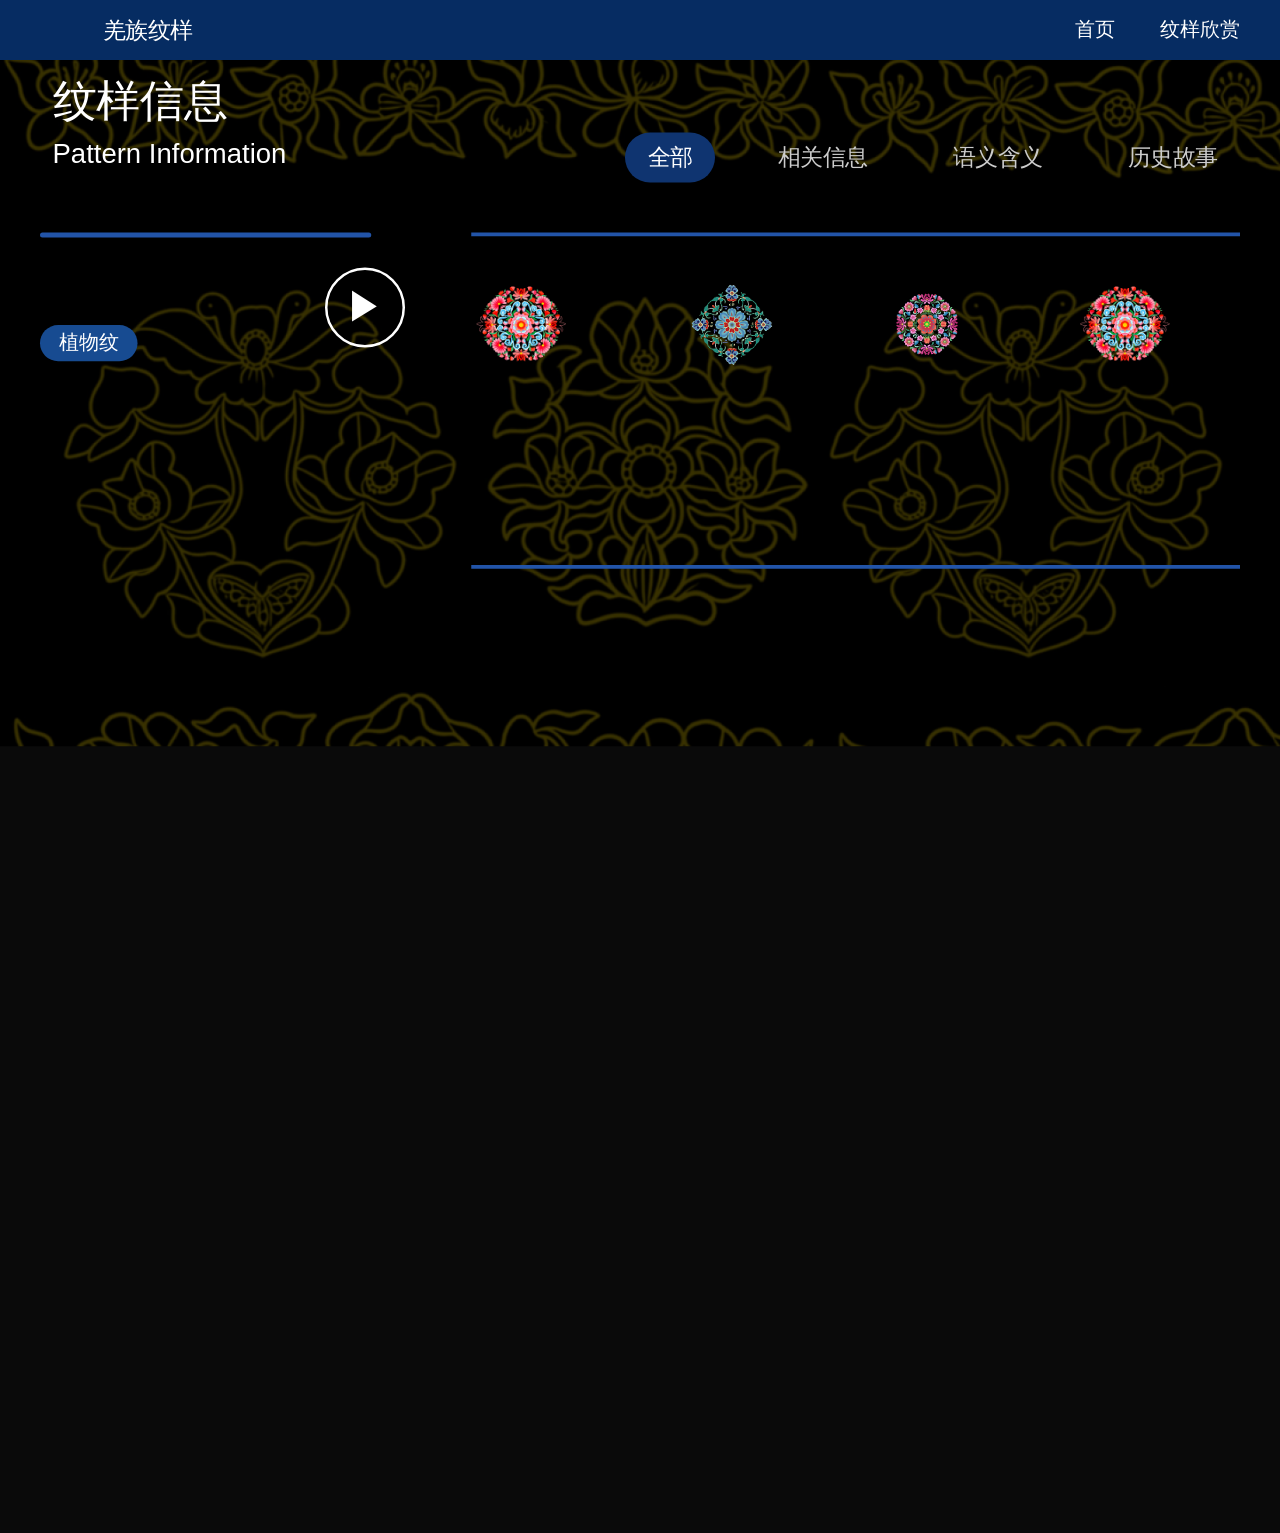
==== commit 1e349add: "网页更新" ====
--- a/pattern-detail.html
+++ b/pattern-detail.html
@@ -5,70 +5,91 @@
 <meta name="viewport" content="width=device-width, initial-scale=1">
 <meta name="description" content="羌族纹样详情页">
 <title>羌族纹样详情</title>
-<!-- 公共样式 -->
+
 <link rel="stylesheet" href="./css/style.css">
-<!-- 新增：详情页独立样式 -->
 <link rel="stylesheet" href="./css/pattern-detail.css">
+
 </head>
 <body>
+
 <div class="wrap-container">
+
 <header class="site-header">
 <div class="site-brand">
 <div class="brand-badge"></div>
 <span>羌族纹样</span>
 </div>
+
 <nav class="main-nav">
 <a href="./index.html#home">首页</a>
 <a href="./index.html#patterns">纹样欣赏</a>
 </nav>
 </header>
+
 <main>
 <section class="detail-wrap">
+
 <div class="bg-material bg-pattern-bg"></div>
+
 <div class="detail-inner">
+
 <div class="detail-top-bar">
+
 <div class="detail-title">
 <h2>纹样信息
 <span>Pattern Information</span>
 </h2>
 </div>
+
 <div class="tab-nav">
 <span class="active" data-tab="all">全部</span>
 <span data-tab="info">相关信息</span>
 <span data-tab="mean">语义含义</span>
 <span data-tab="story">历史故事</span>
 </div>
+
 </div>
+
 <div class="detail-layout">
-<!-- 左侧 -->
+
 <div class="left-panel">
+
 <div class="pattern-preview-box">
 <img id="patternImg">
 </div>
+
 <div class="left-info-box">
-    <div class="pattern-label-info">
-        <h3 id="patternName"></h3>
-        <p id="patternDesc"></p>
-        <span class="tag-type" id="patternTag"></span>
-    </div>
-    <div class="audio-player">
-        <button class="play-btn" id="audioPlayBtn">▶</button>
-        <canvas class="wave-canvas" id="wave"></canvas>
-    </div>
+
+<div class="pattern-label-info">
+<h3 id="patternName"></h3>
+<p id="patternDesc"></p>
+<span class="tag-type" id="patternTag"></span>
 </div>
+
+<div class="audio-player">
+<button class="play-btn" id="audioPlayBtn">▶</button>
+<canvas class="wave-canvas" id="wave"></canvas>
 </div>
-<!-- 右侧 -->
+
+</div>
+
+</div>
+
 <div class="right-panel" id="rightContainer">
 </div>
+
 </div>
+
 </div>
+
 </section>
 </main>
+
 </div>
-<!-- 公共JS -->
+
 <script src="./js/app.js"></script>
 <script src="./js/audio.js"></script>
-<!-- 新增：详情页独立脚本 -->
 <script src="./js/pattern-detail.js"></script>
+
 </body>
 </html>
--- a/css/pattern-detail.css
+++ b/css/pattern-detail.css
@@ -1,339 +1,343 @@
 :root {
-    --dark-bg:#0a0a0a;
-    --navy-blue:#0f3470;
-    --line-blue:#2254a8;
-    --text-white:#ffffff;
-    --text-gray:#cccccc;
-    --gold-line:#b88935;
-}
-*{
-box-sizing:border-box;
-}
-body{
-margin:0;
-background:#0a0a0a;
-color:white;
-font-family:
-"Microsoft YaHei",
-"Noto Sans SC",
-sans-serif;
-}
-.wrap-container{
-max-width:1760px;
-margin:auto;
-overflow:hidden;
-}
-img{
-display:block;
-max-width:100%;
-object-fit:cover;
-}
-a{
-color:inherit;
-text-decoration:none;
-}
-/* ======================
-顶部导航
-====================== */
-.site-header{
-height:48px;
-padding:0 32px;
-display:flex;
-align-items:center;
-background:#062c62;
-}
-.site-brand{
-display:flex;
-align-items:center;
-gap:10px;
-font-size:18px;
-}
-.brand-badge{
-width:40px;
-height:40px;
-background:
-url("./assets/images/logo.png")
-center/contain
-no-repeat;
-}
-.main-nav{
-margin-left:auto;
-display:flex;
-gap:36px;
-font-size:16px;
-}
-/* ======================
-主体
-====================== */
-.detail-wrap{
-position:relative;
-padding:
-0 32px 40px;
-min-height:
-calc(100vh - 64px);
-overflow:hidden;
-background:#0a0a0a;
-}
-.bg-material{
-position:absolute;
-top:0;
-left:0;
-right:0;
-bottom:0;
-pointer-events:none;
-}
-.bg-pattern-bg{
-background-image:
-url("./assets/images/bg/gold_pattern_bg.png");
-background-size:contain;
-background-position:center -10px;
-background-repeat:no-repeat;
-}
-.detail-inner{
-position:relative;
-z-index:2;
-width:100%;
-max-width:1700px;
-margin:auto;
-}
-/* ======================
-标题
-====================== */
-.detail-top-bar{
-display:flex;
-justify-content:space-between;
-align-items:flex-end;
-margin-bottom:40px;
-}
-.detail-title h2{
-font-size:35px;
-margin: 10px;;
-font-weight: 500;
-}
-.detail-title h2 span{
-display:block;
-font-size:22px;
-font-weight: 500;
-color:#ffffff;
-margin-top:5px;
-}
-.tab-nav{
-display:flex;
-gap:32px;
-}
-.tab-nav span{
-padding:8px 18px;
-font-size:18px;
-color:#ccc;
-cursor:pointer;
-border-radius:30px;
-transition:.3s;
-}
-.tab-nav span.active{
-background:#0f3470;
-color:white;
-}
-/* ======================
-左右布局
-====================== */
-.detail-layout{
-display:grid;
-grid-template-columns:
-265px 1fr;
-gap:80px;
-}
-/* ======================
-左侧
-====================== */
-.left-panel{
-display:flex;
-flex-direction:column;
-gap:24px;
-}
-.pattern-preview-box{
-border:
-2px solid #2254a8;
-border-radius:12px;
-overflow:hidden;
-background:#111;
-}
-.pattern-label-info h3{
-font-size:14px;
-font-weight: 500;
-margin:0 0 -5px;
-}
-.pattern-label-info p{
-color:#f9f9f9;
-font-size:13px;
-font-weight: 400;
-line-height:1.1;
-width:200px;
-word-break:break-all;
-}
-.tag-type{
-display:inline-block;
-background:#174b91;
-padding:
-4px 15px;
-border-radius:24px;
-margin-top:-12px;
-}
-/* ======================
-播放区域
-====================== */
+    --dark-bg: #0a0a0a;
+    --navy-blue: #0f3470;
+    --line-blue: #2254a8;
+    --text-white: #ffffff;
+    --text-gray: #cccccc;
+    --gold-line: #b88935;
+}
+
+* {
+    box-sizing: border-box;
+}
+
+body {
+    margin: 0;
+    background: #0a0a0a;
+    color: white;
+    font-family: "Microsoft YaHei", "Noto Sans SC", sans-serif;
+}
+
+.wrap-container {
+    max-width: 1760px;
+    margin: auto;
+    overflow: hidden;
+}
+
+img {
+    display: block;
+    max-width: 100%;
+    object-fit: cover;
+}
+
+a {
+    color: inherit;
+    text-decoration: none;
+}
+
+.site-header {
+    height: 48px;
+    padding: 0 32px;
+    display: flex;
+    align-items: center;
+    background: #062c62;
+}
+
+.site-brand {
+    display: flex;
+    align-items: center;
+    gap: 10px;
+    font-size: 18px;
+}
+
+.brand-badge {
+    width: 40px;
+    height: 40px;
+    background: url("../assets/images/logo.png") center/contain no-repeat;
+}
+
+.main-nav {
+    margin-left: auto;
+    display: flex;
+    gap: 36px;
+    font-size: 16px;
+}
+
+.detail-wrap {
+    position: relative;
+    padding: 0 32px 40px;
+    min-height: calc(100vh - 64px);
+    overflow: hidden;
+    background: #0a0a0a;
+}
+
+.bg-material {
+    position: absolute;
+    top: 0;
+    left: 0;
+    right: 0;
+    bottom: 0;
+    pointer-events: none;
+}
+
+.bg-pattern-bg {
+    background-image: url("../assets/images/bg/gold_pattern_bg.png");
+    background-size: contain;
+    background-position: center -10px;
+    background-repeat: no-repeat;
+}
+
+.detail-inner {
+    position: relative;
+    z-index: 2;
+    width: 100%;
+    max-width: 1700px;
+    margin: auto;
+}
+
+.detail-top-bar {
+    display: flex;
+    justify-content: space-between;
+    align-items: flex-end;
+    margin-bottom: 40px;
+}
+
+.detail-title h2 {
+    font-size: 35px;
+    margin: 10px;
+    font-weight: 500;
+}
+
+.detail-title h2 span {
+    display: block;
+    font-size: 22px;
+    font-weight: 500;
+    color: #ffffff;
+    margin-top: 5px;
+}
+
+.tab-nav {
+    display: flex;
+    gap: 32px;
+}
+
+.tab-nav span {
+    padding: 8px 18px;
+    font-size: 18px;
+    color: #ccc;
+    cursor: pointer;
+    border-radius: 30px;
+    transition: 0.3s;
+}
+
+.tab-nav span.active {
+    background: #0f3470;
+    color: white;
+}
+
+.detail-layout {
+    display: grid;
+    grid-template-columns: 265px 1fr;
+    gap: 80px;
+}
+
+.left-panel {
+    display: flex;
+    flex-direction: column;
+    gap: 24px;
+}
+
+.pattern-preview-box {
+    border: 2px solid #2254a8;
+    border-radius: 12px;
+    overflow: hidden;
+    background: #111;
+}
+
+.pattern-label-info h3 {
+    font-size: 14px;
+    font-weight: 500;
+    margin: 0 0 -5px;
+}
+
+.pattern-label-info p {
+    color: #f9f9f9;
+    font-size: 13px;
+    font-weight: 400;
+    line-height: 1.1;
+    width: 200px;
+    word-break: break-all;
+}
+
+.tag-type {
+    display: inline-block;
+    background: #174b91;
+    padding: 4px 15px;
+    border-radius: 24px;
+    margin-top: -12px;
+}
+
 .audio-player {
-    display:flex;
-    flex-direction:column;
-    align-items:center;
-    justify-content:center;
-    width:90px;
-    gap:8px;
-}
-.left-info-box{
-    display:flex;
-    align-items:center;
-    gap:15px;
-}
-.pattern-label-info{
-    flex:1;
-}
-.wave-canvas{
-    width:90px;
-    height:35px;
-}
-.play-btn{
-width:64px;
-height:64px;
-border-radius:50%;
-border:
-2px solid white;
-background:transparent;
-color:white;
-font-size:30px;
-cursor:pointer;
-display:grid;
-place-items:center;
-transition:.3s;
-}
-.play-btn:hover{
-background:#2254a8;
-}
+    display: flex;
+    flex-direction: column;
+    align-items: center;
+    justify-content: center;
+    width: 90px;
+    gap: 8px;
+}
+
+.left-info-box {
+    display: flex;
+    align-items: center;
+    gap: 15px;
+}
+
+.pattern-label-info {
+    flex: 1;
+}
+
 .wave-canvas {
-    width:120px;
-    height:45px;
-}
-/* ======================
-右侧
-====================== */
-.right-panel{
-min-height:520px;
-min-width:0;
-overflow:visible;
-}
-.tab-content-item{
-display:none;
-}
-.tab-content-item.show{
-display:flex;
-flex-direction:column;
-gap: 30px;
-min-height:1000px;
-}
-.line-blue{
-height:3px;
-width:100%;
-background:#2254a8;
-}
-/* 缩略图 */
-.thumb-row{
-display:flex;
-gap:88px;
-}
-.thumb-row img{
-width:80px;
-height:80px;
-border-radius:50%;
-}
-/* ======================
-信息模块
-====================== */
-.info-item{
-    display:flex;
-    align-items:flex-start;
-    gap:16px;
-    padding:30px 30px;
-    height:130px;   /* 三个内容统一高度 */
-border:none;
-position:relative;
-cursor:pointer;
-transition:transform .35s ease,
-            background .35s ease,
-            box-shadow .35s ease;
-}
-.info-item:not(:last-child)::after{
-content:"";
-position:absolute;
-bottom:-5px;
-left:0;
-width:100%;
-height:3px;
-background:#5183da;
-}
-.info-item:hover{
-background:
-rgba(34,84,168,.35);
-box-shadow:
-0 0 25px rgba(34,84,168,.7);
-}
-.info-item.active-highlight{
-    transform:scale(1.08);
-    margin:20px 50px;          /* 去掉外边距 */
-    border-radius:40px; /* 圆角 */
-    background:
-    rgba(36, 63, 139, 0.95);
-    box-shadow:
-    0 0 25px rgba(34,84,168,.8);
-    padding-top:20px;
-    padding-bottom:20px;
-}
-.info-item img{
-width:60px;
-height:60px;
-border-radius:50%;
-}
-.info-item h4{
-margin:0 0 8px;
-font-size:24px;
-}
-.info-item p{
-font-size:17px;
-line-height:1.7;
-margin:0;
-}
-/* 全部模式 */
-.info-all-mode{
-border-top:
-3px solid #2254a8;
-border-bottom:
-3px solid #2254a8;
-}
-.info-all-mode .info-item{
-border:none;
-}
-.text-content p{
-font-size:17px;
-line-height:1.8;
-}
-.color-row{
-display:flex;
-gap:120px;
-flex-wrap:nowrap;
-}
-.color-block{
-width:90px;
-height:40px;
-margin-bottom:6px;
-}
-.color-item{
-text-align:center;
+    width: 90px;
+    height: 35px;
+}
+
+.play-btn {
+    width: 64px;
+    height: 64px;
+    border-radius: 50%;
+    border: 2px solid white;
+    background: transparent;
+    color: white;
+    font-size: 30px;
+    cursor: pointer;
+    display: grid;
+    place-items: center;
+    transition: 0.3s;
+}
+
+.play-btn:hover {
+    background: #2254a8;
+}
+
+.wave-canvas {
+    width: 120px;
+    height: 45px;
+}
+
+.right-panel {
+    min-height: 520px;
+    min-width: 0;
+    overflow: visible;
+}
+
+.tab-content-item {
+    display: none;
+}
+
+.tab-content-item.show {
+    display: flex;
+    flex-direction: column;
+    gap: 30px;
+    min-height: 1000px;
+}
+
+.line-blue {
+    height: 3px;
+    width: 100%;
+    background: #2254a8;
+}
+
+.thumb-row {
+    display: flex;
+    gap: 88px;
+}
+
+.thumb-row img {
+    width: 80px;
+    height: 80px;
+    border-radius: 50%;
+}
+
+.info-item {
+    display: flex;
+    align-items: flex-start;
+    gap: 16px;
+    padding: 30px 30px;
+    height: 130px;
+    border: none;
+    position: relative;
+    cursor: pointer;
+    transition: transform 0.35s ease, background 0.35s ease, box-shadow 0.35s ease;
+}
+
+.info-item:not(:last-child)::after {
+    content: "";
+    position: absolute;
+    bottom: -5px;
+    left: 0;
+    width: 100%;
+    height: 3px;
+    background: #5183da;
+}
+
+.info-item:hover {
+    background: rgba(34, 84, 168, 0.35);
+    box-shadow: 0 0 25px rgba(34, 84, 168, 0.7);
+}
+
+.info-item.active-highlight {
+    transform: scale(1.08);
+    margin: 20px 50px;
+    border-radius: 40px;
+    background: rgba(36, 63, 139, 0.95);
+    box-shadow: 0 0 25px rgba(34, 84, 168, 0.8);
+    padding-top: 20px;
+    padding-bottom: 20px;
+}
+
+.info-item img {
+    width: 60px;
+    height: 60px;
+    border-radius: 50%;
+}
+
+.info-item h4 {
+    margin: 0 0 8px;
+    font-size: 24px;
+}
+
+.info-item p {
+    font-size: 17px;
+    line-height: 1.7;
+    margin: 0;
+}
+
+.info-all-mode {
+    border-top: 3px solid #2254a8;
+    border-bottom: 3px solid #2254a8;
+}
+
+.info-all-mode .info-item {
+    border: none;
+}
+
+.text-content p {
+    font-size: 17px;
+    line-height: 1.8;
+}
+
+.color-row {
+    display: flex;
+    gap: 120px;
+    flex-wrap: nowrap;
+}
+
+.color-block {
+    width: 90px;
+    height: 40px;
+    margin-bottom: 6px;
+}
+
+.color-item {
+    text-align: center;
 }
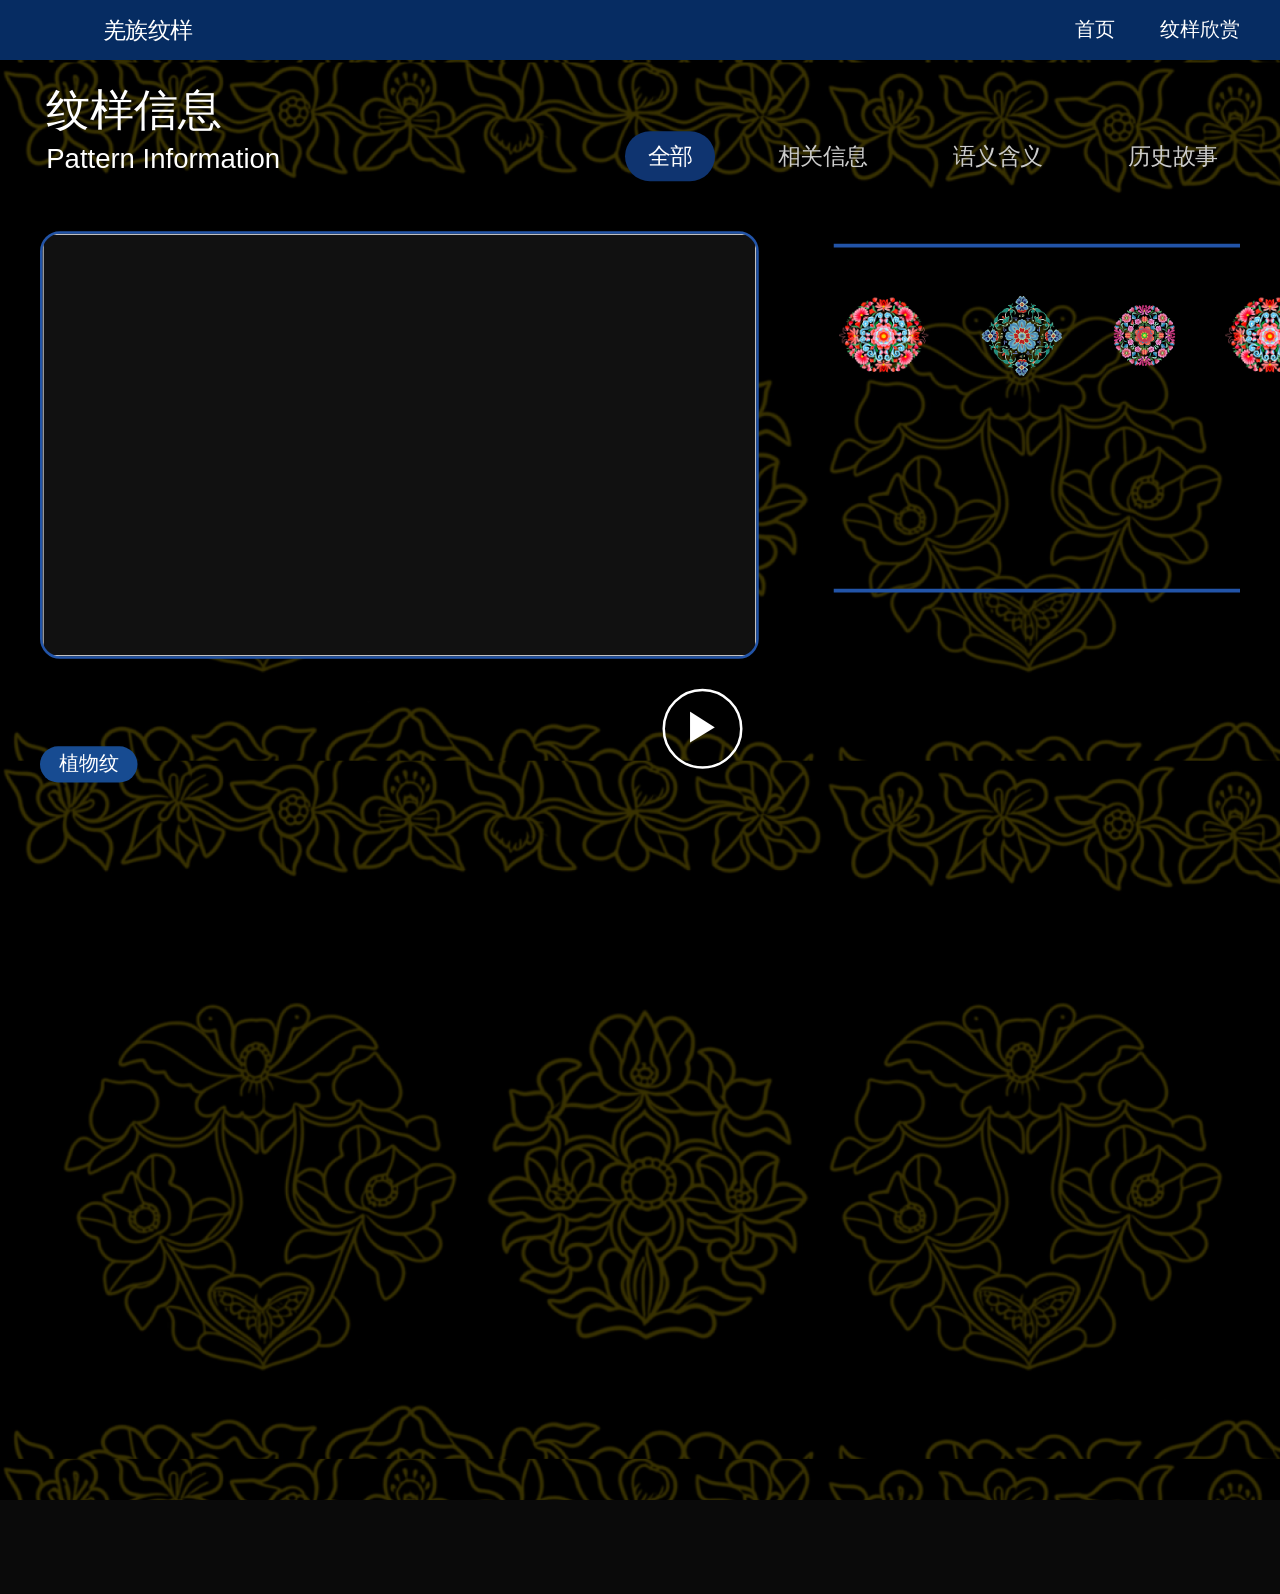
==== commit 9931a77b: "网站样式更新" ====
--- a/pattern-detail.html
+++ b/pattern-detail.html
@@ -2,7 +2,7 @@
 <html lang="zh-CN">
 <head>
 <meta charset="UTF-8">
-<meta name="viewport" content="width=device-width, initial-scale=1">
+<meta name="viewport" content="width=1760">
 <meta name="description" content="羌族纹样详情页">
 <title>羌族纹样详情</title>
 
--- a/css/style.css
+++ b/css/style.css
@@ -189,7 +189,7 @@
     margin: 0;
     overflow: hidden;
     border-radius: 8px;
-    box-shadow: 0 7px 14px rgba(42, 49, 61, 0.24);
+
 }
 
 .about-image img {
--- a/css/pattern-detail.css
+++ b/css/pattern-detail.css
@@ -1,3 +1,5 @@
+
+
 :root {
     --dark-bg: #0a0a0a;
     --navy-blue: #0f3470;
@@ -7,6 +9,8 @@
     --gold-line: #b88935;
 }
 
+
+
 * {
     box-sizing: border-box;
 }
@@ -19,15 +23,15 @@
 }
 
 .wrap-container {
-    max-width: 1760px;
-    margin: auto;
-    overflow: hidden;
-}
-
-img {
-    display: block;
-    max-width: 100%;
-    object-fit: cover;
+    max-width:1760px;
+    margin:auto;
+    overflow:visible;
+}
+
+.pattern-preview-box img{
+    width:100%;
+    height:100%;
+    object-fit:cover;
 }
 
 a {
@@ -36,11 +40,17 @@
 }
 
 .site-header {
-    height: 48px;
-    padding: 0 32px;
-    display: flex;
-    align-items: center;
-    background: #062c62;
+    height:48px;
+    padding:0 32px;
+    display:flex;
+    align-items:center;
+    background:#062c62;
+
+    position:fixed;
+    top:0;
+    left:0;
+    width:100%;
+    z-index:999;
 }
 
 .site-brand {
@@ -64,34 +74,33 @@
 }
 
 .detail-wrap {
-    position: relative;
-    padding: 0 32px 40px;
-    min-height: calc(100vh - 64px);
-    overflow: hidden;
-    background: #0a0a0a;
-}
-
-.bg-material {
-    position: absolute;
-    top: 0;
-    left: 0;
-    right: 0;
-    bottom: 0;
-    pointer-events: none;
+    position:relative;
+    padding:60px 32px 80px;
+    min-height:calc(100vh - 48px);
+    overflow:visible;
+    background:#0a0a0a;
+}
+
+.bg-material{
+    position:absolute;
+    top:0;
+    left:0;
+    right:0;
+    min-height:1200px;
 }
 
 .bg-pattern-bg {
     background-image: url("../assets/images/bg/gold_pattern_bg.png");
-    background-size: contain;
-    background-position: center -10px;
-    background-repeat: no-repeat;
+    background-size: 100% auto;
+    background-position: center 50px;
+    /* background-repeat: no-repeat; */
 }
 
 .detail-inner {
     position: relative;
     z-index: 2;
     width: 100%;
-    max-width: 1700px;
+    max-width: 1760px;
     margin: auto;
 }
 
@@ -104,7 +113,7 @@
 
 .detail-title h2 {
     font-size: 35px;
-    margin: 10px;
+    margin: 5px;
     font-weight: 500;
 }
 
@@ -113,7 +122,7 @@
     font-size: 22px;
     font-weight: 500;
     color: #ffffff;
-    margin-top: 5px;
+    margin-top: 2px;
 }
 
 .tab-nav {
@@ -135,38 +144,49 @@
     color: white;
 }
 
-.detail-layout {
-    display: grid;
-    grid-template-columns: 265px 1fr;
-    gap: 80px;
-}
-
-.left-panel {
-    display: flex;
-    flex-direction: column;
-    gap: 24px;
-}
-
-.pattern-preview-box {
-    border: 2px solid #2254a8;
-    border-radius: 12px;
-    overflow: hidden;
-    background: #111;
+.detail-layout{
+    display:grid;
+    grid-template-columns:575px 1fr;
+    gap:60px;
+    align-items:flex-start;
+}
+
+.left-panel{
+    display:flex;
+    flex-direction:column;
+    gap:24px;
+
+    /* transform: scale(0.9);
+    transform-origin: top left; */
+}
+
+.pattern-preview-box{
+    width:575px;
+    height:342px;
+
+    border:2px solid #2254a8;
+    border-radius:16px;
+    overflow:hidden;
+
+    background:#111;
 }
 
 .pattern-label-info h3 {
-    font-size: 14px;
-    font-weight: 500;
+    font-size: 15px;
+    font-weight: 600;
     margin: 0 0 -5px;
 }
 
-.pattern-label-info p {
-    color: #f9f9f9;
-    font-size: 13px;
-    font-weight: 400;
-    line-height: 1.1;
-    width: 200px;
-    word-break: break-all;
+.pattern-label-info{
+    width:100%;
+}
+
+.pattern-label-info p{
+    width:100%;
+    max-width:560px;
+
+    font-size:13px;
+    line-height:1.8;
 }
 
 .tag-type {
@@ -224,10 +244,11 @@
     height: 45px;
 }
 
-.right-panel {
-    min-height: 520px;
-    min-width: 0;
-    overflow: visible;
+.right-panel{
+
+    padding-top:10px;
+
+    min-width:0;
 }
 
 .tab-content-item {
@@ -249,7 +270,7 @@
 
 .thumb-row {
     display: flex;
-    gap: 88px;
+    gap: 30px;
 }
 
 .thumb-row img {
@@ -262,8 +283,8 @@
     display: flex;
     align-items: flex-start;
     gap: 16px;
-    padding: 30px 30px;
-    height: 130px;
+    padding: 20px 20px;
+    min-height: 100px;
     border: none;
     position: relative;
     cursor: pointer;
@@ -328,16 +349,36 @@
 
 .color-row {
     display: flex;
-    gap: 120px;
+    gap: 44px;
     flex-wrap: nowrap;
 }
 
 .color-block {
     width: 90px;
-    height: 40px;
+    height: 50px;
     margin-bottom: 6px;
 }
 
 .color-item {
     text-align: center;
-}+}
+
+/* @media (max-width:760px){
+
+    html,
+    body{
+        overflow-x:auto !important;
+    }
+
+    main{
+        overflow:visible !important;
+    }
+
+    .detail-wrap{
+        overflow:visible !important;
+    }
+
+    .wrap-container{
+        overflow:visible !important;
+    }
+} */
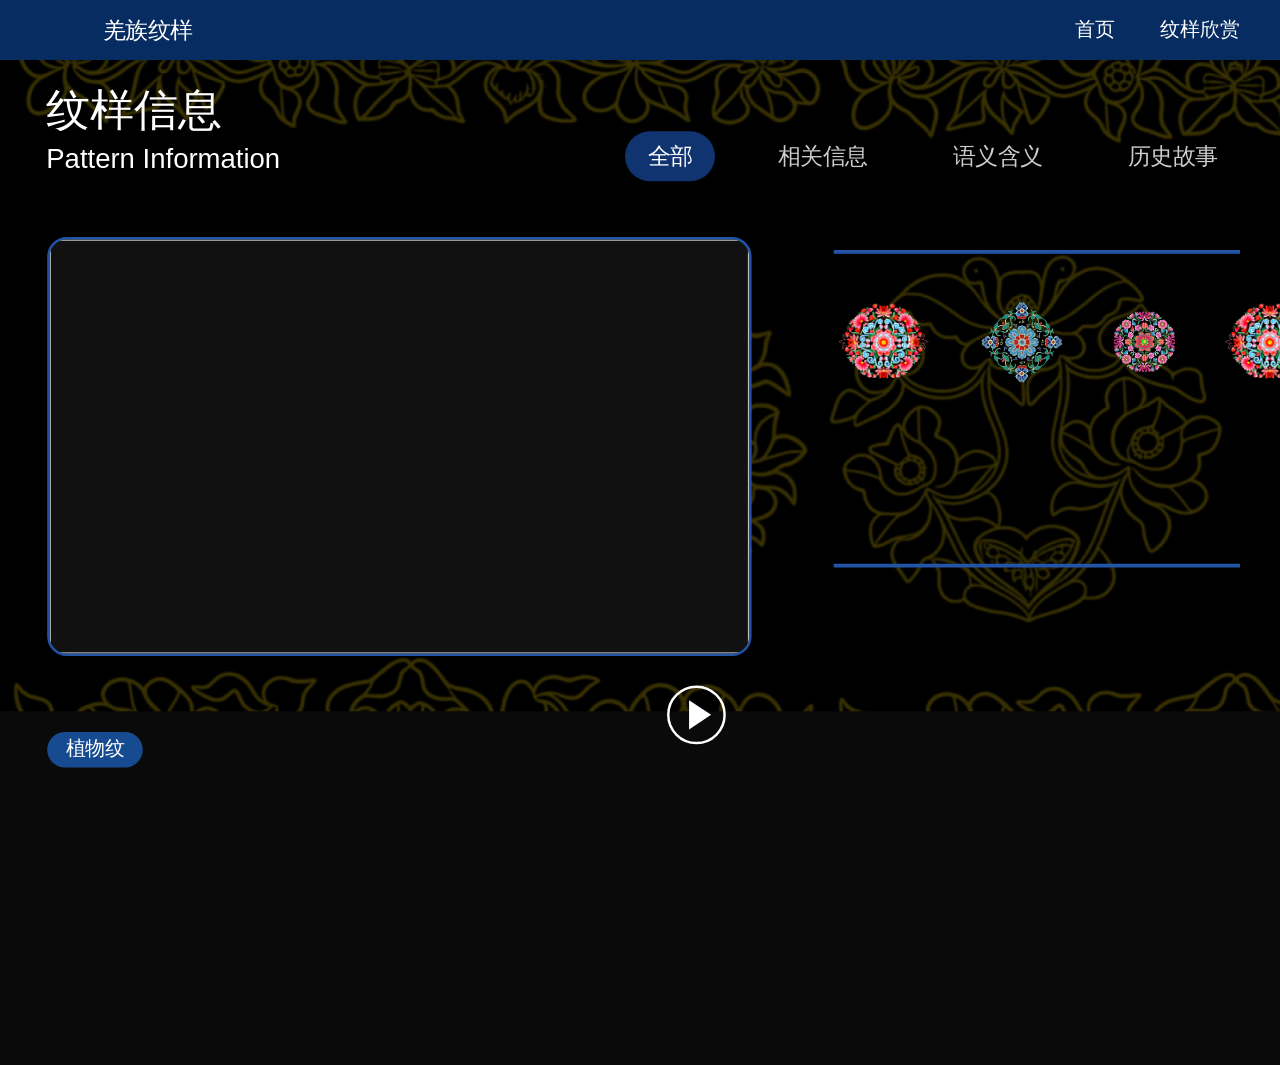
==== commit 14726800: "网站样式更新" ====
--- a/pattern-detail.html
+++ b/pattern-detail.html
@@ -67,8 +67,11 @@
 </div>
 
 <div class="audio-player">
-<button class="play-btn" id="audioPlayBtn">▶</button>
-<canvas class="wave-canvas" id="wave"></canvas>
+    <button class="play-btn" id="audioPlayBtn">
+        <span></span>
+    </button>
+
+    <canvas class="wave-canvas" id="wave"></canvas>
 </div>
 
 </div>
--- a/css/pattern-detail.css
+++ b/css/pattern-detail.css
@@ -86,14 +86,14 @@
     top:0;
     left:0;
     right:0;
-    min-height:1200px;
+    height:100%;
 }
 
 .bg-pattern-bg {
     background-image: url("../assets/images/bg/gold_pattern_bg.png");
     background-size: 100% auto;
-    background-position: center 50px;
-    /* background-repeat: no-repeat; */
+    background-position: center 10px;
+    background-repeat: no-repeat;
 }
 
 .detail-inner {
@@ -156,8 +156,8 @@
     flex-direction:column;
     gap:24px;
 
-    /* transform: scale(0.9);
-    transform-origin: top left; */
+    transform: scale(0.98);
+    /* transform-origin: top left; */
 }
 
 .pattern-preview-box{
@@ -221,18 +221,30 @@
     height: 35px;
 }
 
-.play-btn {
-    width: 64px;
-    height: 64px;
-    border-radius: 50%;
-    border: 2px solid white;
-    background: transparent;
-    color: white;
-    font-size: 30px;
-    cursor: pointer;
-    display: grid;
-    place-items: center;
-    transition: 0.3s;
+.play-btn{
+    width:48px;
+    height:48px;
+    border-radius:50%;
+    font-weight: 700px;
+    border:2px solid #fff;
+    background:transparent;
+
+    display:flex;
+    justify-content:center;
+    align-items:center;
+    color:white;
+    padding:0;
+}
+
+.play-btn span{
+    width:0;
+    height:0;
+
+    border-top:12px solid transparent;
+    border-bottom:12px solid transparent;
+    border-left:18px solid #fff;
+
+    margin-left:6px;
 }
 
 .play-btn:hover {
@@ -244,12 +256,7 @@
     height: 45px;
 }
 
-.right-panel{
-
-    padding-top:10px;
-
-    min-width:0;
-}
+
 
 .tab-content-item {
     display: none;
@@ -259,14 +266,10 @@
     display: flex;
     flex-direction: column;
     gap: 30px;
-    min-height: 1000px;
-}
-
-.line-blue {
-    height: 3px;
-    width: 100%;
-    background: #2254a8;
-}
+
+}
+
+
 
 .thumb-row {
     display: flex;
@@ -279,26 +282,315 @@
     border-radius: 50%;
 }
 
-.info-item {
-    display: flex;
-    align-items: flex-start;
-    gap: 16px;
-    padding: 20px 20px;
-    min-height: 100px;
-    border: none;
-    position: relative;
-    cursor: pointer;
-    transition: transform 0.35s ease, background 0.35s ease, box-shadow 0.35s ease;
-}
+/* =====================================
+   右侧内容区域
+   固定横线 + 三块信息
+===================================== */
+
+
+/* 右侧整体 */
+
+.right-panel{
+
+    width:100%;
+
+    position:relative;
+
+    overflow:visible;
+   
+}
+
+
+
+/* 蓝色固定横线 */
+.line-blue{
+    width:100%;
+    height:3px;
+    background:#2254a8;
+    margin:6px 0;
+    flex-shrink:0;
+    position:relative;
+    z-index:1;
+}
+
+.line-blue.line-second{
+    margin-top: 65px !important;
+}
+
+.tab-content-item[data-content="all"] > .line-blue:first-of-type {
+    margin-bottom: 30px !important;
+    margin-top: -10px !important;
+}
+
+.tab-content-item[data-content="all"] {
+    padding-top: 25px !important;
+}
+
+
+
+.info-wrap{
+
+
+    width:100%;
+
+
+    display:flex;
+
+
+    flex-direction:column;
+
+
+    gap:30px;
+
+
+    padding:12px 0;
+
+
+}
+
+
+
+/* =========================
+   三个信息块
+========================= */
+
+
+.info-item{
+
+
+    width:100%;
+
+
+    height:120px;
+
+
+    display:flex;
+
+
+    align-items:center;
+
+
+    gap:35px;
+
+
+    padding:20px 35px;
+
+
+    border-radius:28px;
+
+
+    position:relative;
+
+
+    box-sizing:border-box;
+
+
+    transition:
+    transform .35s ease,
+    background .35s ease,
+    box-shadow .35s ease;
+
+
+    background:transparent;
+
+
+    z-index:2;
+
+
+}
+
+
+
+/* 缩略图 */
+
+
+.info-item img{
+
+
+    width:100%;
+
+
+    height:100%;
+
+
+    object-fit:contain;
+
+
+    flex-shrink:0;
+
+
+}
+
+
+
+/* 文字区域 */
+
+
+.info-item div{
+
+
+    flex:1;
+
+
+}
+
+
+
+.info-item h4{
+
+
+    margin:0 0 10px;
+
+
+    font-size:30px;
+
+
+    color:#ffffff;
+
+
+    font-weight:600;
+
+
+}
+
+
+
+.info-item p{
+
+
+    margin:0;
+
+
+    font-size:18px;
+
+
+    line-height:1.8;
+
+
+    color:#ffffff;
+
+
+}
+
+
+
+/* =========================
+   点击后的蓝色高亮
+========================= */
+
+
+.info-item.active-highlight{
+
+
+    background:
+
+    rgba(34,84,168,.95);
+
+
+
+    transform:scale(1.06);
+
+
+
+    box-shadow:
+
+
+    0 15px 35px rgba(34,84,168,.35);
+
+
+
+}
+
+
+
+/* 防止放大碰到横线 */
+
+
+.info-item.active-highlight::before{
+
+
+    content:"";
+
+
+    position:absolute;
+
+
+    inset:10px;
+
+
+}
+
+
+
+/* =========================
+   三个区域间距固定
+========================= */
+
+
+.info-item + .info-item{
+
+
+    margin-top:0;
+
+
+}
+
+
+
+/* 防止缩放影响布局 */
+
+
+.info-wrap{
+
+
+    isolation:isolate;
+
+
+}
+
+
+
+/* =================================
+   全部/相关信息页面内容
+================================= */
+
+
+.tab-content-item{
+
+    
+    width:100%;
+
+
+}
+
+
+
+.tab-content-item.show{
+
+
+    display:block;
+
+}
+
 
 .info-item:not(:last-child)::after {
-    content: "";
-    position: absolute;
-    bottom: -5px;
-    left: 0;
-    width: 100%;
-    height: 3px;
-    background: #5183da;
+
+    content:"";
+
+    position:absolute;
+
+    bottom:-20px;
+
+    left:0;
+
+    width:100%;
+
+    height:3px;
+
+    background:#2254a8;
+
+    z-index:1;
+
 }
 
 .info-item:hover {
@@ -306,19 +598,10 @@
     box-shadow: 0 0 25px rgba(34, 84, 168, 0.7);
 }
 
-.info-item.active-highlight {
-    transform: scale(1.08);
-    margin: 20px 50px;
-    border-radius: 40px;
-    background: rgba(36, 63, 139, 0.95);
-    box-shadow: 0 0 25px rgba(34, 84, 168, 0.8);
-    padding-top: 20px;
-    padding-bottom: 20px;
-}
 
 .info-item img {
-    width: 60px;
-    height: 60px;
+    width: 80px;
+    height: 80px;
     border-radius: 50%;
 }
 
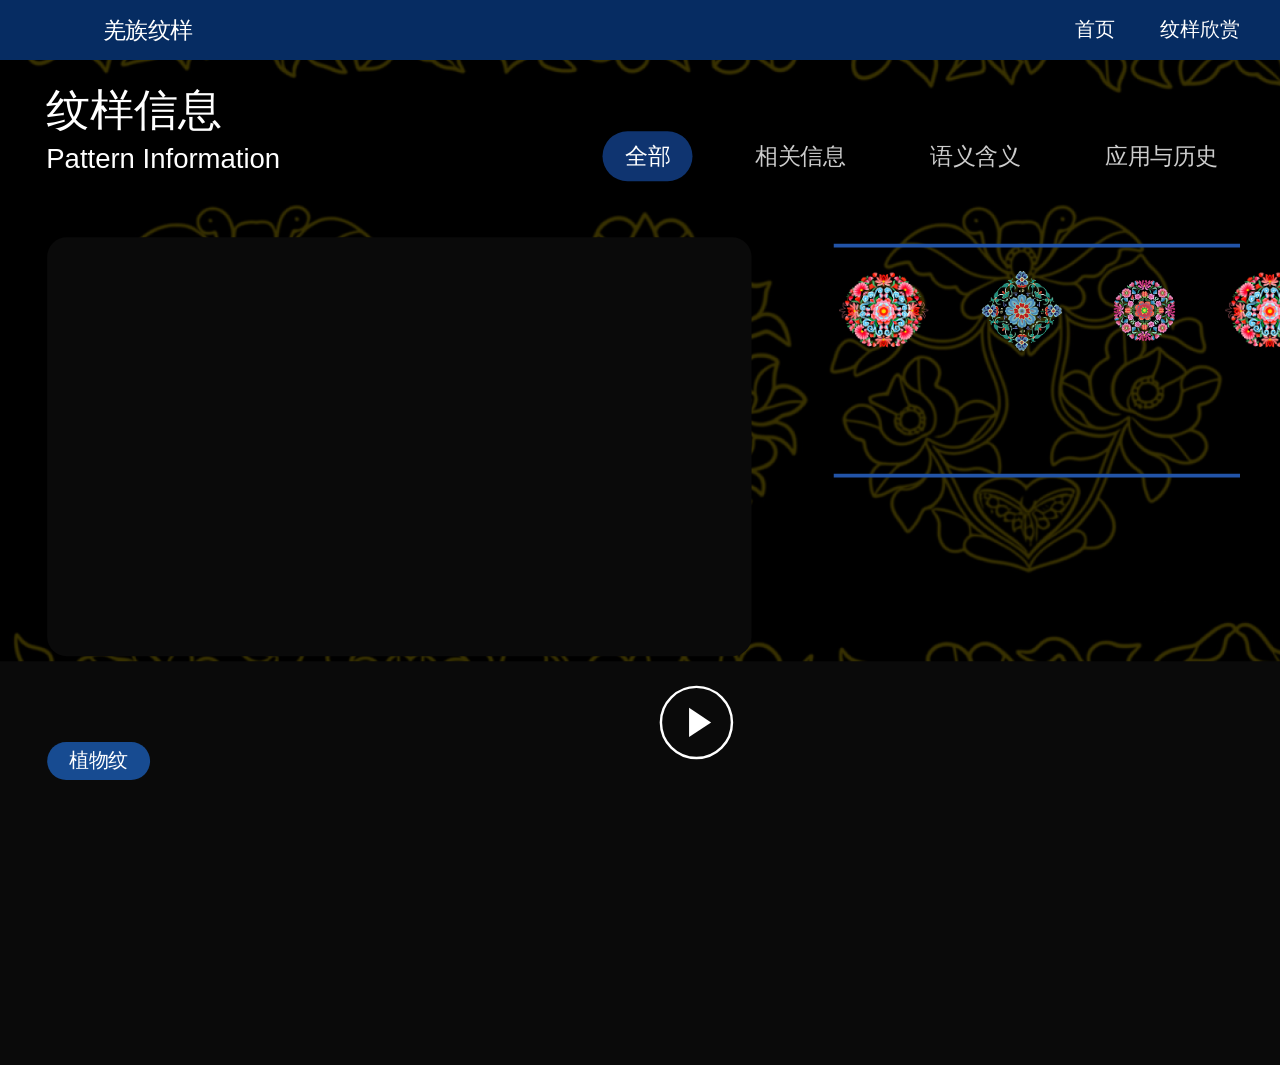
==== commit 47779c5d: "更新" ====
--- a/pattern-detail.html
+++ b/pattern-detail.html
@@ -45,7 +45,7 @@
 <span class="active" data-tab="all">全部</span>
 <span data-tab="info">相关信息</span>
 <span data-tab="mean">语义含义</span>
-<span data-tab="story">历史故事</span>
+<span data-tab="story">应用与历史</span>
 </div>
 
 </div>
--- a/css/style.css
+++ b/css/style.css
@@ -1,3 +1,7 @@
+html{
+    -webkit-text-size-adjust:100%;
+    text-size-adjust:100%;
+}
 :root {
     --navy: #073b7d;
     --navy-deep: #062c62;
@@ -254,50 +258,58 @@
 }
 
 .pattern-card {
-    flex: 0 0 180px;
-    height: 250px;
-    border-radius: 7px;
-    box-shadow: 0 6px 12px rgba(38, 42, 50, 0.26);
+    flex: 0 0 185px;
+    /* height: 250px; */
+    aspect-ratio: 425 / 575; /* 强制比例575:342 */
+    border-radius: 10px;
+    box-shadow: 0 15px 10px 0px rgba(38, 52, 50, 0.58);
     overflow: hidden;
     transition: transform 0.28s ease;
     z-index: 1;
-    margin-left: -45px;
+    margin-left: -55px;
+    transform-origin: center center;
 }
 .pattern-card:first-child {
     margin-left: 0;
-}
-/* 最外侧：距离中心3格（新增最远一层） */
+
+}
+
 .pattern-card.level-far2 {
-    transform: translateY(30px) scale(0.78);
-    /* z-index: 1; */
-}
-
-/* 距离中心2格 */
+    transform:  scale(0.70);
+   
+}
+.pattern-card.level-hidden{
+    opacity:0;
+    pointer-events:none;
+    transform:scale(0.55);
+}
+
 .pattern-card.level-far1 {
-    transform: translateY(22px) scale(0.86);
-    /* z-index: 2; */
-}
-
-/* 距离中心1格（相邻） */
+    transform:  scale(0.84);
+  
+}
+
+
 .pattern-card.level-near {
-    transform: translateY(12px) scale(0.94);
-    /* z-index: 3; */
-}
-
-/* 当前选中中心卡片 */
+    transform:  scale(0.96);
+  
+}
+
+
 .pattern-card.level-active {
-    transform: translateY(0) scale(1);
+    transform: translateY(0) scale(1.02);
     z-index: 5;
     flex-basis: 200px;
-    height: 300px;
+    /* height: 300px; */
 }
 .pattern-card:hover{
     transform: scale(1.06) translateY(0) !important;
     z-index: 10 !important;
 }
 .pattern-card img{
-    width:100%;
-    height:100%;
+    width: 100%;
+    height: 100%;
+    transform: scale(1.03)
 }
 
 .taboo-section {
@@ -515,7 +527,6 @@
     border-radius:0 4px 4px 0;
 }
 
-/* =====联系我们 全局样式（媒体查询外面！）===== */
 .contact-row {
     display: flex;
     align-items: center;
@@ -534,7 +545,7 @@
     height: 100%;
     background-image: url("../assets/images/bg/bg_about.jpg");
     background-position: center ;
-    background-size: contain;
+    background-size: cover;
 }
 .bg-patterns {
     width:100%;
@@ -565,7 +576,7 @@
     background-size: contain;
 }
 
-/* =========移动端媒体查询========= */
+
 @media (max-width:760px){
     html{
         transform:scale(0.42);
@@ -577,14 +588,15 @@
         min-width:1440px;
         overflow-x:auto;
     }
-    .menu-button{display:block;}
+
+    .menu-button{display:none !important;}
+   
     .main-nav{
-        position:absolute;
-        top:44px;left:0;right:0;
-        display:none;
-        flex-direction:column;
-        padding:20px;
-        background:var(--navy-deep);
+        position:static; 
+        display:flex !important;
+        flex-direction:row !important; 
+        padding:0;
+        background:transparent;
     }
     .main-nav.is-open{display:flex;}
 }
--- a/css/pattern-detail.css
+++ b/css/pattern-detail.css
@@ -28,11 +28,7 @@
     overflow:visible;
 }
 
-.pattern-preview-box img{
-    width:100%;
-    height:100%;
-    object-fit:cover;
-}
+
 
 a {
     color: inherit;
@@ -92,7 +88,7 @@
 .bg-pattern-bg {
     background-image: url("../assets/images/bg/gold_pattern_bg.png");
     background-size: 100% auto;
-    background-position: center 10px;
+    background-position: center -30px;
     background-repeat: no-repeat;
 }
 
@@ -157,22 +153,28 @@
     gap:24px;
 
     transform: scale(0.98);
-    /* transform-origin: top left; */
+
 }
 
 .pattern-preview-box{
     width:575px;
     height:342px;
-
-    border:2px solid #2254a8;
     border-radius:16px;
     overflow:hidden;
-
-    background:#111;
+    background:#0a0a0a;
+}
+.pattern-preview-box img{
+    max-width: 100%;
+    max-height: 100%;
+    width: auto;
+    height:auto;
+    display:block;
+    margin: 0 auto;
+    transform: rotate(90deg) scale(1.68);
 }
 
 .pattern-label-info h3 {
-    font-size: 15px;
+    font-size: 16px;
     font-weight: 600;
     margin: 0 0 -5px;
 }
@@ -185,16 +187,16 @@
     width:100%;
     max-width:560px;
 
-    font-size:13px;
+    font-size:15px;
     line-height:1.8;
 }
 
 .tag-type {
     display: inline-block;
     background: #174b91;
-    padding: 4px 15px;
+    padding: 5px 18px;
     border-radius: 24px;
-    margin-top: -12px;
+    margin-top: -15px;
 }
 
 .audio-player {
@@ -216,14 +218,11 @@
     flex: 1;
 }
 
-.wave-canvas {
-    width: 90px;
-    height: 35px;
-}
+
 
 .play-btn{
-    width:48px;
-    height:48px;
+    width:60px;
+    height:60px;
     border-radius:50%;
     font-weight: 700px;
     border:2px solid #fff;
@@ -247,13 +246,11 @@
     margin-left:6px;
 }
 
-.play-btn:hover {
-    background: #2254a8;
-}
+
 
 .wave-canvas {
     width: 120px;
-    height: 45px;
+    height: 50px;
 }
 
 
@@ -282,13 +279,6 @@
     border-radius: 50%;
 }
 
-/* =====================================
-   右侧内容区域
-   固定横线 + 三块信息
-===================================== */
-
-
-/* 右侧整体 */
 
 .right-panel{
 
@@ -302,24 +292,24 @@
 
 
 
-/* 蓝色固定横线 */
+
 .line-blue{
     width:100%;
     height:3px;
     background:#2254a8;
-    margin:6px 0;
+    margin:10px 0;
     flex-shrink:0;
     position:relative;
     z-index:1;
 }
 
 .line-blue.line-second{
-    margin-top: 65px !important;
+    margin-top: 10px !important;
 }
 
 .tab-content-item[data-content="all"] > .line-blue:first-of-type {
-    margin-bottom: 30px !important;
-    margin-top: -10px !important;
+    margin-bottom: 10px !important;
+    margin-top: -15px !important;
 }
 
 .tab-content-item[data-content="all"] {
@@ -349,10 +339,6 @@
 }
 
 
-
-/* =========================
-   三个信息块
-========================= */
 
 
 .info-item{
@@ -401,7 +387,7 @@
 
 
 
-/* 缩略图 */
+
 
 
 .info-item img{
@@ -423,7 +409,7 @@
 
 
 
-/* 文字区域 */
+
 
 
 .info-item div{
@@ -439,10 +425,10 @@
 .info-item h4{
 
 
-    margin:0 0 10px;
-
-
-    font-size:30px;
+    margin:0 0 5px;
+
+
+    font-size:20px;
 
 
     color:#ffffff;
@@ -461,10 +447,10 @@
     margin:0;
 
 
-    font-size:18px;
-
-
-    line-height:1.8;
+    font-size:15px;
+
+
+    line-height:1.25;
 
 
     color:#ffffff;
@@ -474,9 +460,6 @@
 
 
 
-/* =========================
-   点击后的蓝色高亮
-========================= */
 
 
 .info-item.active-highlight{
@@ -503,8 +486,6 @@
 
 
 
-/* 防止放大碰到横线 */
-
 
 .info-item.active-highlight::before{
 
@@ -522,9 +503,6 @@
 
 
 
-/* =========================
-   三个区域间距固定
-========================= */
 
 
 .info-item + .info-item{
@@ -537,7 +515,7 @@
 
 
 
-/* 防止缩放影响布局 */
+
 
 
 .info-wrap{
@@ -550,10 +528,6 @@
 
 
 
-/* =================================
-   全部/相关信息页面内容
-================================= */
-
 
 .tab-content-item{
 
@@ -591,11 +565,6 @@
 
     z-index:1;
 
-}
-
-.info-item:hover {
-    background: rgba(34, 84, 168, 0.35);
-    box-shadow: 0 0 25px rgba(34, 84, 168, 0.7);
 }
 
 
@@ -605,16 +574,7 @@
     border-radius: 50%;
 }
 
-.info-item h4 {
-    margin: 0 0 8px;
-    font-size: 24px;
-}
-
-.info-item p {
-    font-size: 17px;
-    line-height: 1.7;
-    margin: 0;
-}
+
 
 .info-all-mode {
     border-top: 3px solid #2254a8;
@@ -627,13 +587,14 @@
 
 .text-content p {
     font-size: 17px;
-    line-height: 1.8;
+    line-height: 1.5;
 }
 
 .color-row {
     display: flex;
     gap: 44px;
     flex-wrap: nowrap;
+    margin-top: 25px;
 }
 
 .color-block {
@@ -646,22 +607,3 @@
     text-align: center;
 }
 
-/* @media (max-width:760px){
-
-    html,
-    body{
-        overflow-x:auto !important;
-    }
-
-    main{
-        overflow:visible !important;
-    }
-
-    .detail-wrap{
-        overflow:visible !important;
-    }
-
-    .wrap-container{
-        overflow:visible !important;
-    }
-} */
